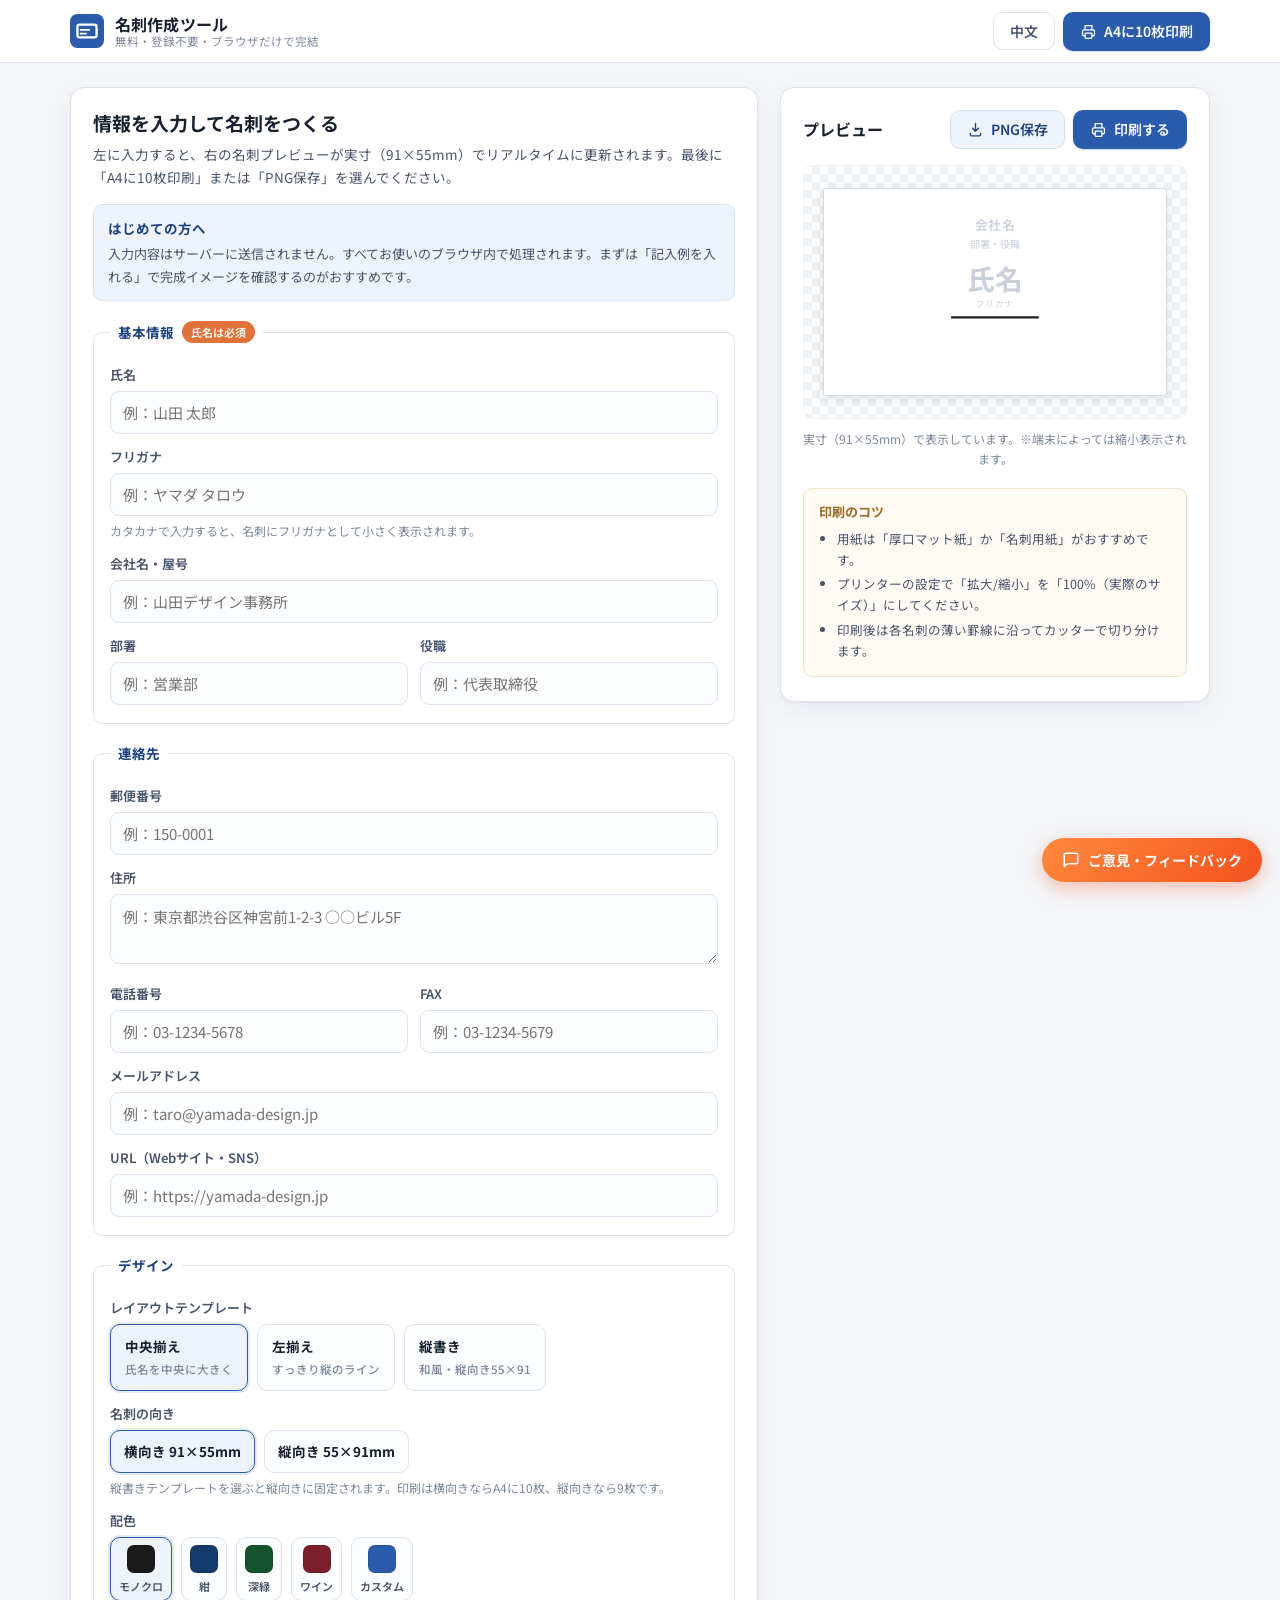
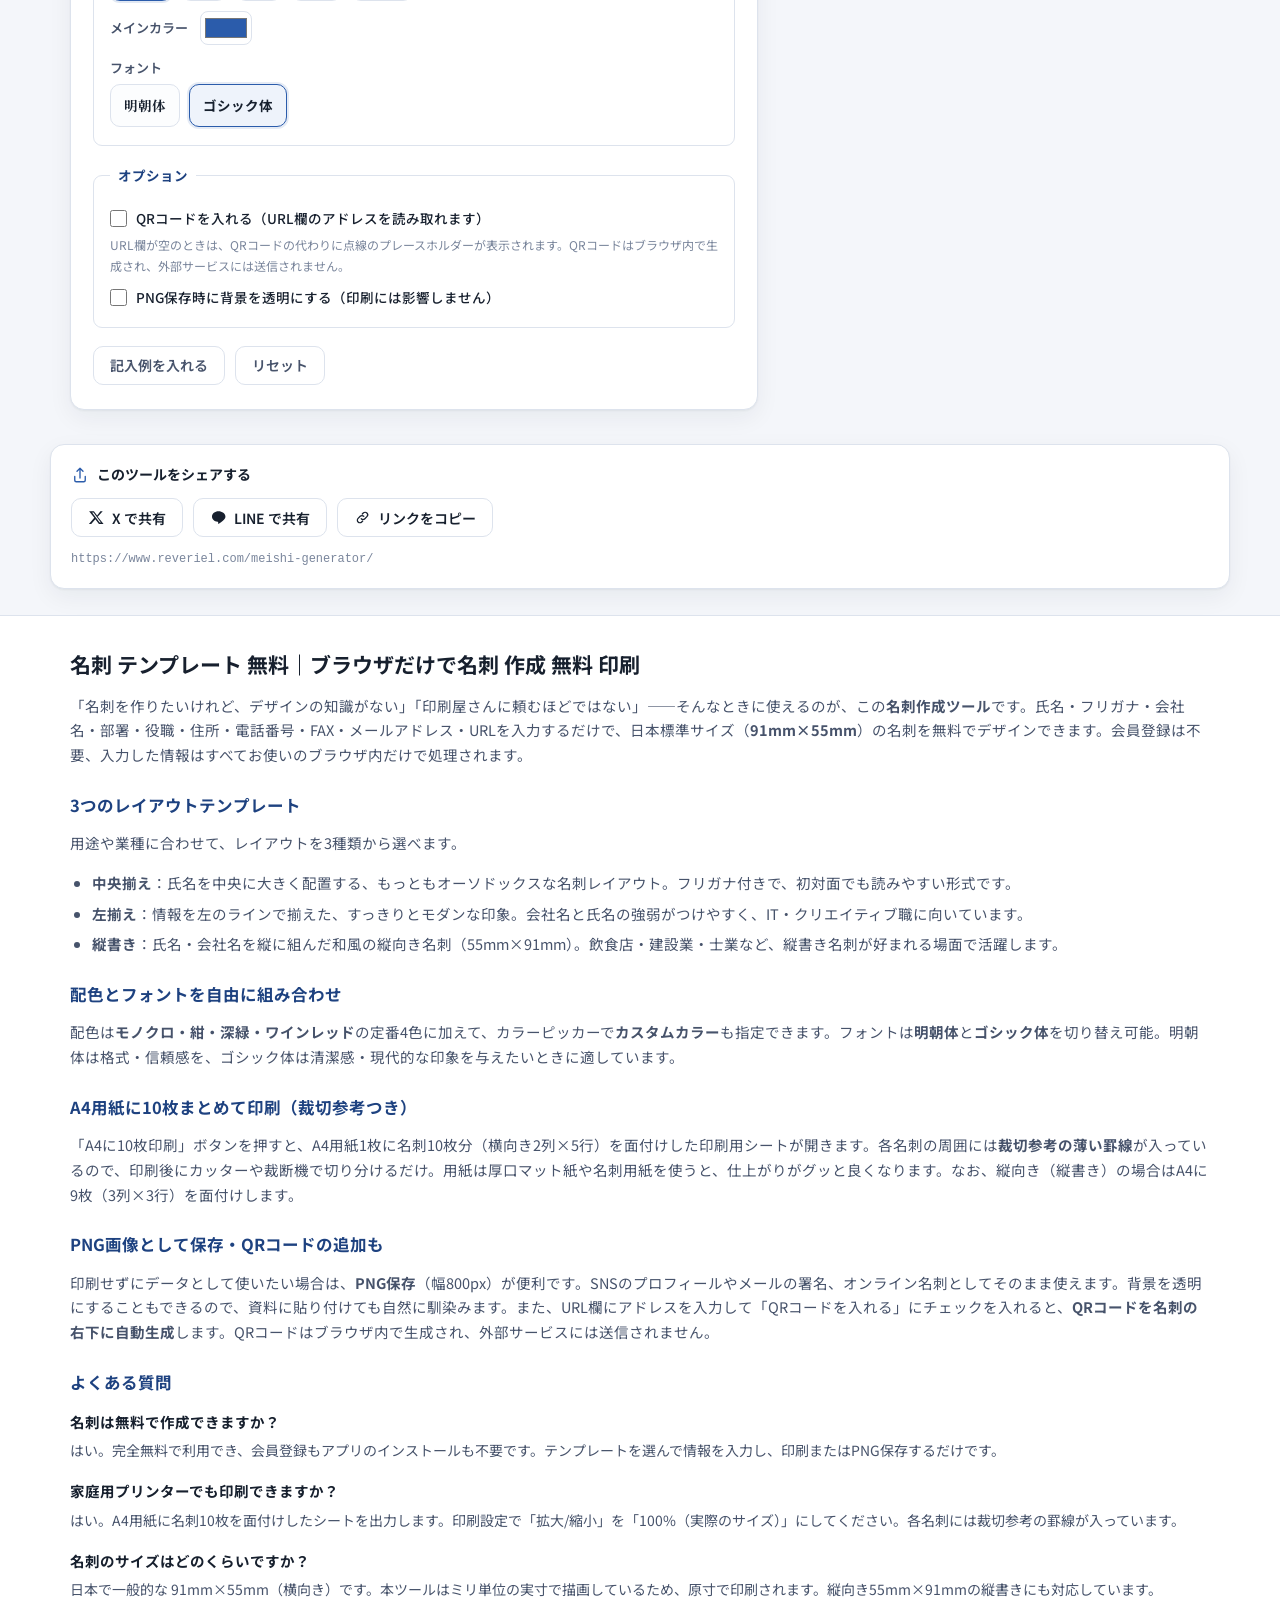
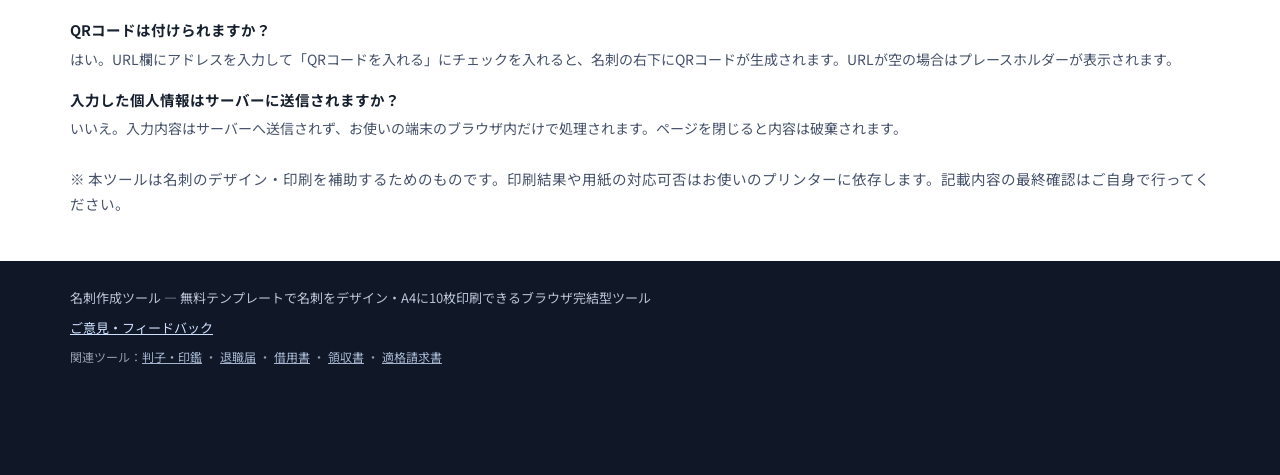
==== index.html @ c8cdfac0 "名刺作成ツール初版：3模板+自实现QR编码+SVG单一绘图源+A4排10张打印" ====
<!DOCTYPE html>
<html lang="ja">
<head>
<meta charset="UTF-8">
<meta name="viewport" content="width=device-width, initial-scale=1">
<title>名刺作成ツール｜無料テンプレートで名刺をデザイン・印刷（A4に10枚）</title>
<meta name="description" content="名刺 テンプレート 無料の名刺作成ツール。氏名・会社名・住所などを入力して、日本語の名刺（91×55mm）をデザインし、A4用紙に10枚まとめて印刷できます。明朝体／ゴシック体、縦書き、QRコード対応。登録不要・ブラウザだけで作れる名刺 作成 無料 印刷ツールです。">
<meta name="robots" content="index, follow">
<link rel="canonical" href="https://www.reveriel.com/meishi-generator/">
<meta property="og:type" content="website">
<meta property="og:title" content="名刺作成ツール｜無料テンプレートで名刺をデザイン・印刷">
<meta property="og:description" content="氏名・会社名を入力するだけで、日本語の名刺（91×55mm）を作成。A4に10枚まとめて印刷、PNG保存、QRコード対応。無料・登録不要。">
<meta property="og:locale" content="ja_JP">
<meta property="og:url" content="https://www.reveriel.com/meishi-generator/">
<meta name="theme-color" content="#2b5cab">
<link rel="preconnect" href="https://fonts.googleapis.com">
<link rel="preconnect" href="https://fonts.gstatic.com" crossorigin>
<link href="https://fonts.googleapis.com/css2?family=Noto+Sans+JP:wght@400;500;700&family=Noto+Serif+JP:wght@400;600;700&display=swap" rel="stylesheet">
<link rel="icon" href="data:image/svg+xml,%3Csvg xmlns='http://www.w3.org/2000/svg' viewBox='0 0 32 32'%3E%3Crect width='32' height='32' rx='7' fill='%232b5cab'/%3E%3Crect x='7' y='10' width='18' height='12' rx='2' fill='none' stroke='%23ffffff' stroke-width='2.4'/%3E%3Cpath d='M10 15h8M10 18.5h5' stroke='%23ffffff' stroke-width='1.8' stroke-linecap='round'/%3E%3C/svg%3E">
<link rel="stylesheet" href="style.css">
<!-- Cloudflare Web Analytics --><script type='module' src='https://static.cloudflareinsights.com/beacon.min.js' data-cf-beacon='{"token": "6fc01bf3ac5e457ba1bd16b91e5b653e"}'></script><!-- End Cloudflare Web Analytics -->
<script type="application/ld+json">
{
  "@context": "https://schema.org",
  "@graph": [
    {
      "@type": "WebApplication",
      "name": "名刺作成ツール",
      "applicationCategory": "BusinessApplication",
      "operatingSystem": "Web",
      "url": "https://www.reveriel.com/meishi-generator/",
      "description": "氏名・フリガナ・会社名・住所などを入力するだけで、日本標準サイズ（91×55mm）の名刺を無料で作成できるブラウザ完結型ツール。テンプレート・配色・フォントを選び、A4用紙に10枚まとめて印刷したり、PNG画像として保存できます。",
      "inLanguage": "ja",
      "offers": {
        "@type": "Offer",
        "price": "0",
        "priceCurrency": "JPY"
      },
      "featureList": [
        "日本標準サイズ 91mm×55mm の名刺を実寸で作成",
        "3種類のレイアウトテンプレート（中央揃え・左揃え・縦書き）",
        "配色プリセット（モノクロ・紺・深緑・ワインレッド・カスタム）",
        "明朝体／ゴシック体の切り替え",
        "A4用紙に10枚まとめて印刷（裁切参考つき）",
        "PNG画像として保存（透明背景も選択可）",
        "URLからQRコードを自動生成して名刺に配置",
        "中文／日本語の画面切り替え",
        "入力内容はブラウザ内のみで処理"
      ]
    },
    {
      "@type": "FAQPage",
      "mainEntity": [
        {
          "@type": "Question",
          "name": "名刺は無料で作成できますか？",
          "acceptedAnswer": {
            "@type": "Answer",
            "text": "はい。本ツールは完全無料で利用できます。会員登録やアプリのインストールは不要で、入力した情報はお使いのブラウザ内だけで処理されます。テンプレートを選んで情報を入力し、印刷またはPNG保存するだけです。"
          }
        },
        {
          "@type": "Question",
          "name": "作成した名刺は家庭用プリンターで印刷できますか？",
          "acceptedAnswer": {
            "@type": "Answer",
            "text": "はい。A4サイズの用紙に名刺10枚分（横向き2列×5行）を面付けした印刷用シートを出力します。各名刺の周囲には裁切参考の薄い罫線が入っているので、印刷後にカッターや裁断機で切り分けてください。用纸は厚口のマット紙や名刺用紙を使うと仕上がりがきれいです。"
          }
        },
        {
          "@type": "Question",
          "name": "名刺のサイズはどのくらいですか？",
          "acceptedAnswer": {
            "@type": "Answer",
            "text": "日本で一般的な名刺サイズは 91mm×55mm（横向き）です。本ツールはこの実寸（ミリ単位）で名刺を描画しているため、印刷時も原寸で出力されます。縦向き（55mm×91mm）の縦書きレイアウトも選べます。"
          }
        },
        {
          "@type": "Question",
          "name": "QRコードは付けられますか？",
          "acceptedAnswer": {
            "@type": "Answer",
            "text": "はい。URL欄にWebサイトやSNSのアドレスを入力して「QRコードを入れる」にチェックを入れると、そのURLを読み取れるQRコードを名刺の右下（縦書きの場合は右下）に自動生成して配置します。外部サービスには送信せず、ブラウザ内で生成します。"
          }
        },
        {
          "@type": "Question",
          "name": "入力した個人情報はサーバーに送信されますか？",
          "acceptedAnswer": {
            "@type": "Answer",
            "text": "いいえ。氏名・住所・電話番号などの入力内容はサーバーへ一切送信されず、お使いの端末のブラウザ内だけで処理されます。ページを閉じると内容は破棄され、当社が内容を保存・閲覧することはありません。"
          }
        }
      ]
    }
  ]
}
</script>
</head>
<body>

<header class="site-header no-print">
  <div class="wrap header-inner">
    <div class="brand">
      <svg class="brand-mark" viewBox="0 0 32 32" aria-hidden="true">
        <rect width="32" height="32" rx="7" fill="currentColor"/>
        <rect x="7" y="10" width="18" height="12" rx="2" fill="none" stroke="#fff" stroke-width="2.2"/>
        <path d="M10 15h8M10 18.5h5" stroke="#fff" stroke-width="1.7" stroke-linecap="round"/>
      </svg>
      <div class="brand-text">
        <strong data-i18n="brandName">名刺作成ツール</strong>
        <span data-i18n="tagline">無料・登録不要・ブラウザだけで完結</span>
      </div>
    </div>

    <div class="header-actions">
      <button type="button" class="btn btn-ghost" id="langBtn" aria-label="表示言語を切り替える">中文</button>
      <button type="button" class="btn btn-primary" id="printBtn">
        <svg viewBox="0 0 20 20" aria-hidden="true" class="ic">
          <path d="M6 7V3h8v4M6 15H4.5A1.5 1.5 0 0 1 3 13.5v-4A1.5 1.5 0 0 1 4.5 8h11A1.5 1.5 0 0 1 17 9.5v4a1.5 1.5 0 0 1-1.5 1.5H14" fill="none" stroke="currentColor" stroke-width="1.5" stroke-linecap="round"/>
          <rect x="6" y="12" width="8" height="6" rx="1" fill="none" stroke="currentColor" stroke-width="1.5"/>
        </svg>
        <span data-i18n="btnPrint">A4に10枚印刷</span>
      </button>
    </div>
  </div>
</header>

<main class="wrap layout">

  <!-- ============ 入力フォーム ============ -->
  <section class="pane form-pane no-print" aria-label="入力フォーム">
    <div class="pane-head">
      <h2 data-i18n="formTitle">情報を入力して名刺をつくる</h2>
      <p class="hint" data-i18n="formHint">左に入力すると、右の名刺プレビューが実寸（91×55mm）でリアルタイムに更新されます。最後に「A4に10枚印刷」または「PNG保存」を選んでください。</p>
    </div>

    <div class="notice">
      <strong data-i18n="noticeTitle">はじめての方へ</strong>
      <p data-i18n="noticeBody">入力内容はサーバーに送信されません。すべてお使いのブラウザ内で処理されます。まずは「記入例を入れる」で完成イメージを確認するのがおすすめです。</p>
    </div>

    <form id="cardForm" autocomplete="off" novalidate>

      <fieldset>
        <legend><span data-i18n="legendPerson">基本情報</span><span class="req-badge" data-i18n="badgeRequired">氏名は必須</span></legend>

        <label for="name" data-i18n="lblName">氏名</label>
        <input type="text" id="name" name="name" data-i18n-ph="phName" placeholder="例：山田 太郎">

        <label for="kana" data-i18n="lblKana">フリガナ</label>
        <input type="text" id="kana" name="kana" data-i18n-ph="phKana" placeholder="例：ヤマダ タロウ">
        <p class="help" data-i18n="helpKana">カタカナで入力すると、名刺にフリガナとして小さく表示されます。</p>

        <label for="company" data-i18n="lblCompany">会社名・屋号</label>
        <input type="text" id="company" name="company" data-i18n-ph="phCompany" placeholder="例：山田デザイン事務所">

        <div class="grid-2">
          <div>
            <label for="dept" data-i18n="lblDept">部署</label>
            <input type="text" id="dept" name="dept" data-i18n-ph="phDept" placeholder="例：営業部">
          </div>
          <div>
            <label for="title" data-i18n="lblTitle">役職</label>
            <input type="text" id="title" name="title" data-i18n-ph="phTitle" placeholder="例：代表取締役">
          </div>
        </div>
      </fieldset>

      <fieldset>
        <legend><span data-i18n="legendContact">連絡先</span></legend>

        <label for="zip" data-i18n="lblZip">郵便番号</label>
        <input type="text" id="zip" name="zip" data-i18n-ph="phZip" placeholder="例：150-0001">

        <label for="address" data-i18n="lblAddress">住所</label>
        <textarea id="address" name="address" rows="2" data-i18n-ph="phAddress" placeholder="例：東京都渋谷区神宮前1-2-3 ○○ビル5F"></textarea>

        <div class="grid-2">
          <div>
            <label for="tel" data-i18n="lblTel">電話番号</label>
            <input type="text" id="tel" name="tel" data-i18n-ph="phTel" placeholder="例：03-1234-5678">
          </div>
          <div>
            <label for="fax" data-i18n="lblFax">FAX</label>
            <input type="text" id="fax" name="fax" data-i18n-ph="phFax" placeholder="例：03-1234-5679">
          </div>
        </div>

        <label for="email" data-i18n="lblEmail">メールアドレス</label>
        <input type="text" id="email" name="email" data-i18n-ph="phEmail" placeholder="例：taro@yamada-design.jp">

        <label for="url" data-i18n="lblUrl">URL（Webサイト・SNS）</label>
        <input type="text" id="url" name="url" data-i18n-ph="phUrl" placeholder="例：https://yamada-design.jp">
      </fieldset>

      <fieldset>
        <legend><span data-i18n="legendDesign">デザイン</span></legend>

        <label data-i18n="lblTemplate">レイアウトテンプレート</label>
        <div class="chip-row" role="radiogroup" aria-label="レイアウトテンプレート">
          <label class="chip">
            <input type="radio" name="template" value="center" checked>
            <span class="chip-body">
              <span class="chip-name" data-i18n="tplCenter">中央揃え</span>
              <span class="chip-desc" data-i18n="tplCenterDesc">氏名を中央に大きく</span>
            </span>
          </label>
          <label class="chip">
            <input type="radio" name="template" value="left">
            <span class="chip-body">
              <span class="chip-name" data-i18n="tplLeft">左揃え</span>
              <span class="chip-desc" data-i18n="tplLeftDesc">すっきり縦のライン</span>
            </span>
          </label>
          <label class="chip">
            <input type="radio" name="template" value="vertical">
            <span class="chip-body">
              <span class="chip-name" data-i18n="tplVertical">縦書き</span>
              <span class="chip-desc" data-i18n="tplVerticalDesc">和風・縦向き55×91</span>
            </span>
          </label>
        </div>

        <label data-i18n="lblOrientation">名刺の向き</label>
        <div class="chip-row" role="radiogroup" aria-label="名刺の向き">
          <label class="chip chip-sm">
            <input type="radio" name="orientation" value="landscape" id="oriLandscape" checked>
            <span class="chip-body"><span class="chip-name" data-i18n="oriLandscape">横向き 91×55mm</span></span>
          </label>
          <label class="chip chip-sm">
            <input type="radio" name="orientation" value="portrait" id="oriPortrait">
            <span class="chip-body"><span class="chip-name" data-i18n="oriPortrait">縦向き 55×91mm</span></span>
          </label>
        </div>
        <p class="help" data-i18n="helpOrientation">縦書きテンプレートを選ぶと縦向きに固定されます。印刷は横向きならA4に10枚、縦向きなら9枚です。</p>

        <label data-i18n="lblColor">配色</label>
        <div class="swatch-row" id="swatchRow" role="radiogroup" aria-label="配色">
          <button type="button" class="swatch" data-palette="mono" aria-label="モノクロ"><span style="background:#1a1a1a"></span><em data-i18n="palMono">モノクロ</em></button>
          <button type="button" class="swatch" data-palette="navy" aria-label="紺"><span style="background:#123a6b"></span><em data-i18n="palNavy">紺</em></button>
          <button type="button" class="swatch" data-palette="green" aria-label="深緑"><span style="background:#14532d"></span><em data-i18n="palGreen">深緑</em></button>
          <button type="button" class="swatch" data-palette="wine" aria-label="ワインレッド"><span style="background:#7a1f2b"></span><em data-i18n="palWine">ワイン</em></button>
          <button type="button" class="swatch" data-palette="custom" aria-label="カスタム"><span id="customSwatchDot" style="background:#2b5cab"></span><em data-i18n="palCustom">カスタム</em></button>
        </div>
        <div class="custom-color-row" id="customColorRow" hidden>
          <label for="customColor" data-i18n="lblCustomColor">メインカラー</label>
          <input type="color" id="customColor" name="customColor" value="#2b5cab">
        </div>

        <label data-i18n="lblFont">フォント</label>
        <div class="chip-row" role="radiogroup" aria-label="フォント">
          <label class="chip chip-sm">
            <input type="radio" name="font" value="mincho">
            <span class="chip-body"><span class="chip-name font-mincho" data-i18n="fontMincho">明朝体</span></span>
          </label>
          <label class="chip chip-sm">
            <input type="radio" name="font" value="gothic" checked>
            <span class="chip-body"><span class="chip-name font-gothic" data-i18n="fontGothic">ゴシック体</span></span>
          </label>
        </div>
      </fieldset>

      <fieldset>
        <legend><span data-i18n="legendOptions">オプション</span></legend>

        <label class="check">
          <input type="checkbox" id="qrCheck" name="qrCheck">
          <span data-i18n="chkQr">QRコードを入れる（URL欄のアドレスを読み取れます）</span>
        </label>
        <p class="help" data-i18n="helpQr">URL欄が空のときは、QRコードの代わりに点線のプレースホルダーが表示されます。QRコードはブラウザ内で生成され、外部サービスには送信されません。</p>

        <label class="check">
          <input type="checkbox" id="bgTransparent" name="bgTransparent">
          <span data-i18n="chkTransparent">PNG保存時に背景を透明にする（印刷には影響しません）</span>
        </label>
      </fieldset>

      <div class="form-actions">
        <button type="button" class="btn btn-ghost" id="sampleBtn" data-i18n="btnSample">記入例を入れる</button>
        <button type="button" class="btn btn-ghost" id="resetBtn" data-i18n="btnReset">リセット</button>
      </div>
    </form>
  </section>

  <!-- ============ プレビュー ============ -->
  <section class="pane preview-pane" aria-label="プレビュー">
    <div class="preview-bar no-print">
      <h2 data-i18n="previewTitle">プレビュー</h2>
      <div class="preview-actions">
        <button type="button" class="btn btn-soft" id="pngBtn">
          <svg viewBox="0 0 20 20" aria-hidden="true" class="ic"><path d="M10 3v9M6.5 8.5 10 12l3.5-3.5" fill="none" stroke="currentColor" stroke-width="1.6" stroke-linecap="round" stroke-linejoin="round"/><path d="M4 14.5V16a1.5 1.5 0 0 0 1.5 1.5h9A1.5 1.5 0 0 0 16 16v-1.5" fill="none" stroke="currentColor" stroke-width="1.6" stroke-linecap="round"/></svg>
          <span data-i18n="btnPng">PNG保存</span>
        </button>
        <button type="button" class="btn btn-primary" id="printBtn2">
          <svg viewBox="0 0 20 20" aria-hidden="true" class="ic"><path d="M6 7V3h8v4M6 15H4.5A1.5 1.5 0 0 1 3 13.5v-4A1.5 1.5 0 0 1 4.5 8h11A1.5 1.5 0 0 1 17 9.5v4a1.5 1.5 0 0 1-1.5 1.5H14" fill="none" stroke="currentColor" stroke-width="1.5" stroke-linecap="round"/><rect x="6" y="12" width="8" height="6" rx="1" fill="none" stroke="currentColor" stroke-width="1.5"/></svg>
          <span data-i18n="btnPrintShort">印刷する</span>
        </button>
      </div>
    </div>

    <div class="paper-wrap">
      <div class="card-stage" id="cardStage">
        <div class="card-preview" id="cardPreview" aria-live="polite"></div>
      </div>
      <p class="preview-note no-print" id="previewNote" data-i18n="previewNote">実寸（91×55mm）で表示しています。※端末によっては縮小表示されます。</p>
    </div>

    <div class="print-tip no-print">
      <strong data-i18n="tipTitle">印刷のコツ</strong>
      <ul>
        <li data-i18n="tip1">用紙は「厚口マット紙」か「名刺用紙」がおすすめです。</li>
        <li data-i18n="tip2">プリンターの設定で「拡大/縮小」を「100%（実際のサイズ）」にしてください。</li>
        <li data-i18n="tip3">印刷後は各名刺の薄い罫線に沿ってカッターで切り分けます。</li>
      </ul>
    </div>
  </section>
</main>

<!-- ============ シェア ============ -->
<section class="share-block no-print" id="shareBlock" aria-label="share">
  <p class="share-block-title">
    <svg viewBox="0 0 24 24" aria-hidden="true" class="ic"><path d="M12 3v13M8 7l4-4 4 4" fill="none" stroke="currentColor" stroke-width="1.8" stroke-linecap="round" stroke-linejoin="round"/><path d="M5 14v5a2 2 0 0 0 2 2h10a2 2 0 0 0 2-2v-5" fill="none" stroke="currentColor" stroke-width="1.8" stroke-linecap="round"/></svg>
    <span data-i18n="shareTitle">このツールをシェアする</span>
  </p>
  <div class="share-row">
    <button class="btn share-btn share-x" id="shareXBtn" type="button" aria-label="X">
      <svg class="share-logo" viewBox="0 0 24 24" fill="currentColor" aria-hidden="true"><path d="M17.53 3h3.24l-7.08 8.09L22 21h-6.52l-5.11-6.68L4.53 21H1.29l7.57-8.66L1.6 3h6.69l4.62 6.1L17.53 3Zm-1.14 16.06h1.8L7.7 4.85H5.77l10.62 14.21Z"/></svg>
      <span data-i18n="shareX">X で共有</span>
    </button>
    <button class="btn share-btn share-line" id="shareLineBtn" type="button" aria-label="LINE">
      <svg class="share-logo" viewBox="0 0 24 24" fill="currentColor" aria-hidden="true"><path d="M12 3C6.9 3 2.8 6.4 2.8 10.6c0 3.77 3.35 6.93 7.88 7.53.31.07.73.2.83.47.1.24.06.62.03.87l-.13.83c-.04.24-.19.94.82.51 1.01-.42 5.44-3.2 7.42-5.48 1.37-1.47 2.13-2.96 2.13-4.73C21.78 6.4 17.1 3 12 3Z"/></svg>
      <span data-i18n="shareLine">LINE で共有</span>
    </button>
    <button class="btn share-btn share-copy" id="shareCopyBtn" type="button" aria-label="copy link">
      <svg class="share-logo" viewBox="0 0 24 24" fill="none" stroke="currentColor" stroke-width="1.8" stroke-linecap="round" stroke-linejoin="round" aria-hidden="true"><path d="M10.2 13.7a3.6 3.6 0 0 0 5.1 0l2.9-2.9a3.6 3.6 0 0 0-5.1-5.1l-1.4 1.4"/><path d="M13.8 10.3a3.6 3.6 0 0 0-5.1 0l-2.9 2.9a3.6 3.6 0 0 0 5.1 5.1l1.4-1.4"/></svg>
      <span id="shareCopyLabel" data-i18n="shareCopy">リンクをコピー</span>
    </button>
  </div>
  <p class="share-url" id="shareUrlText">https://www.reveriel.com/meishi-generator/</p>
</section>

<!-- ============ SEO 本文 ============ -->
<section class="seo">
  <div class="wrap">
    <h2>名刺 テンプレート 無料｜ブラウザだけで名刺 作成 無料 印刷</h2>
    <p>「名刺を作りたいけれど、デザインの知識がない」「印刷屋さんに頼むほどではない」——そんなときに使えるのが、この<strong>名刺作成ツール</strong>です。氏名・フリガナ・会社名・部署・役職・住所・電話番号・FAX・メールアドレス・URLを入力するだけで、日本標準サイズ（<strong>91mm×55mm</strong>）の名刺を無料でデザインできます。会員登録は不要、入力した情報はすべてお使いのブラウザ内だけで処理されます。</p>

    <h3>3つのレイアウトテンプレート</h3>
    <p>用途や業種に合わせて、レイアウトを3種類から選べます。</p>
    <ul>
      <li><strong>中央揃え</strong>：氏名を中央に大きく配置する、もっともオーソドックスな名刺レイアウト。フリガナ付きで、初対面でも読みやすい形式です。</li>
      <li><strong>左揃え</strong>：情報を左のラインで揃えた、すっきりとモダンな印象。会社名と氏名の強弱がつけやすく、IT・クリエイティブ職に向いています。</li>
      <li><strong>縦書き</strong>：氏名・会社名を縦に組んだ和風の縦向き名刺（55mm×91mm）。飲食店・建設業・士業など、縦書き名刺が好まれる場面で活躍します。</li>
    </ul>

    <h3>配色とフォントを自由に組み合わせ</h3>
    <p>配色は<strong>モノクロ・紺・深緑・ワインレッド</strong>の定番4色に加えて、カラーピッカーで<strong>カスタムカラー</strong>も指定できます。フォントは<strong>明朝体</strong>と<strong>ゴシック体</strong>を切り替え可能。明朝体は格式・信頼感を、ゴシック体は清潔感・現代的な印象を与えたいときに適しています。</p>

    <h3>A4用紙に10枚まとめて印刷（裁切参考つき）</h3>
    <p>「A4に10枚印刷」ボタンを押すと、A4用紙1枚に名刺10枚分（横向き2列×5行）を面付けした印刷用シートが開きます。各名刺の周囲には<strong>裁切参考の薄い罫線</strong>が入っているので、印刷後にカッターや裁断機で切り分けるだけ。用紙は厚口マット紙や名刺用紙を使うと、仕上がりがグッと良くなります。なお、縦向き（縦書き）の場合はA4に9枚（3列×3行）を面付けします。</p>

    <h3>PNG画像として保存・QRコードの追加も</h3>
    <p>印刷せずにデータとして使いたい場合は、<strong>PNG保存</strong>（幅800px）が便利です。SNSのプロフィールやメールの署名、オンライン名刺としてそのまま使えます。背景を透明にすることもできるので、資料に貼り付けても自然に馴染みます。また、URL欄にアドレスを入力して「QRコードを入れる」にチェックを入れると、<strong>QRコードを名刺の右下に自動生成</strong>します。QRコードはブラウザ内で生成され、外部サービスには送信されません。</p>

    <h3>よくある質問</h3>
    <dl class="faq">
      <dt>名刺は無料で作成できますか？</dt>
      <dd>はい。完全無料で利用でき、会員登録もアプリのインストールも不要です。テンプレートを選んで情報を入力し、印刷またはPNG保存するだけです。</dd>

      <dt>家庭用プリンターでも印刷できますか？</dt>
      <dd>はい。A4用紙に名刺10枚を面付けしたシートを出力します。印刷設定で「拡大/縮小」を「100%（実際のサイズ）」にしてください。各名刺には裁切参考の罫線が入っています。</dd>

      <dt>名刺のサイズはどのくらいですか？</dt>
      <dd>日本で一般的な 91mm×55mm（横向き）です。本ツールはミリ単位の実寸で描画しているため、原寸で印刷されます。縦向き55mm×91mmの縦書きにも対応しています。</dd>

      <dt>QRコードは付けられますか？</dt>
      <dd>はい。URL欄にアドレスを入力して「QRコードを入れる」にチェックを入れると、名刺の右下にQRコードが生成されます。URLが空の場合はプレースホルダーが表示されます。</dd>

      <dt>入力した個人情報はサーバーに送信されますか？</dt>
      <dd>いいえ。入力内容はサーバーへ送信されず、お使いの端末のブラウザ内だけで処理されます。ページを閉じると内容は破棄されます。</dd>
    </dl>

    <p class="disclaimer">※ 本ツールは名刺のデザイン・印刷を補助するためのものです。印刷結果や用紙の対応可否はお使いのプリンターに依存します。記載内容の最終確認はご自身で行ってください。</p>
  </div>
</section>

<footer class="site-footer no-print">
  <div class="wrap">
    <p data-i18n="footerText">名刺作成ツール — 無料テンプレートで名刺をデザイン・A4に10枚印刷できるブラウザ完結型ツール</p>
    <p><a href="https://docs.google.com/forms/d/e/1FAIpQLSfHGUfgAlViT3TFiVtJi_EpJ4ioUpd9oGyaJ7rehEV-gBH_PA/viewform?usp=pp_url&amp;entry.1745177199=%E5%90%8D%E5%88%BA" target="_blank" rel="noopener">ご意見・フィードバック</a></p>
    <p class="related">関連ツール：<a href="https://www.reveriel.com/hanko-generator/">判子・印鑑</a> ・ <a href="https://www.reveriel.com/taishoku-form/">退職届</a> ・ <a href="https://www.reveriel.com/shakuyo-contract/">借用書</a> ・ <a href="https://www.reveriel.com/ryoshusho-pdf/">領収書</a> ・ <a href="https://www.reveriel.com/japan-invoice-pdf/">適格請求書</a></p>
  </div>
</footer>

<!-- 印刷用シート（画面では非表示・印刷時のみ表示） -->
<div id="printSheet" class="print-sheet" aria-hidden="true"></div>

<script src="script.js"></script>
<!-- フィードバックFAB（右下固定・常時表示） -->
<a href="https://docs.google.com/forms/d/e/1FAIpQLSfHGUfgAlViT3TFiVtJi_EpJ4ioUpd9oGyaJ7rehEV-gBH_PA/viewform?usp=pp_url&amp;entry.1745177199=%E5%90%8D%E5%88%BA" target="_blank" rel="noopener" class="feedback-fab" aria-label="ご意見・フィードバックを送る">
  <svg viewBox="0 0 24 24" fill="none" stroke="currentColor" stroke-width="2" stroke-linecap="round" stroke-linejoin="round" aria-hidden="true"><path d="M21 15a2 2 0 0 1-2 2H7l-4 4V5a2 2 0 0 1 2-2h14a2 2 0 0 1 2 2z"/></svg>
  <span>ご意見・フィードバック</span>
</a>
</body>
</html>
---- style.css ----
/* =====================================================================
   名刺作成ツール — style.css
   ===================================================================== */

:root {
  --brand: #2b5cab;
  --brand-dark: #1e4280;
  --brand-soft: #eef3fb;
  --ink: #17202e;
  --ink-2: #47536b;
  --ink-3: #7a869c;
  --line: #dde3ed;
  --line-2: #eef1f6;
  --bg: #f4f6fa;
  --white: #fff;
  --radius: 14px;
  --radius-sm: 9px;
  --shadow: 0 1px 2px rgba(23, 32, 46, 0.05), 0 8px 24px rgba(23, 32, 46, 0.06);
  --accent-fab: linear-gradient(135deg, #ff8a3d, #f4511e);
}

* { box-sizing: border-box; }

html, body { margin: 0; padding: 0; }

body {
  background: var(--bg);
  color: var(--ink);
  font-family: 'Noto Sans JP', -apple-system, BlinkMacSystemFont, 'Hiragino Kaku Gothic ProN', 'Yu Gothic', Meiryo, sans-serif;
  font-size: 15px;
  line-height: 1.7;
  -webkit-font-smoothing: antialiased;
}

.wrap { width: 100%; max-width: 1180px; margin: 0 auto; padding: 0 20px; }

h1, h2, h3 { line-height: 1.4; margin: 0 0 0.5em; }

a { color: var(--brand); }

/* ---------- ヘッダー ---------- */
.site-header {
  background: var(--white);
  border-bottom: 1px solid var(--line);
  position: sticky;
  top: 0;
  z-index: 100;
}
.header-inner {
  display: flex;
  align-items: center;
  justify-content: space-between;
  gap: 14px;
  min-height: 62px;
}
.brand { display: flex; align-items: center; gap: 11px; min-width: 0; }
.brand-mark { width: 34px; height: 34px; flex: none; color: var(--brand); }
.brand-text { display: flex; flex-direction: column; line-height: 1.25; min-width: 0; }
.brand-text strong { font-size: 16px; letter-spacing: 0.01em; }
.brand-text span { font-size: 11.5px; color: var(--ink-3); }
.header-actions { display: flex; align-items: center; gap: 8px; flex: none; }

/* ---------- ボタン ---------- */
.btn {
  display: inline-flex;
  align-items: center;
  justify-content: center;
  gap: 7px;
  padding: 10px 16px;
  border-radius: 10px;
  border: 1px solid transparent;
  font-family: inherit;
  font-size: 14px;
  font-weight: 600;
  line-height: 1.2;
  cursor: pointer;
  text-decoration: none;
  transition: background 0.15s, border-color 0.15s, transform 0.1s, box-shadow 0.15s;
  white-space: nowrap;
}
.btn .ic { width: 17px; height: 17px; flex: none; }
.btn-primary { background: var(--brand); color: #fff; box-shadow: 0 1px 2px rgba(43, 92, 171, 0.25); }
.btn-primary:hover { background: var(--brand-dark); }
.btn-soft { background: var(--brand-soft); color: var(--brand-dark); border-color: #d3e0f5; }
.btn-soft:hover { background: #e2ecfa; }
.btn-ghost { background: var(--white); color: var(--ink-2); border-color: var(--line); }
.btn-ghost:hover { border-color: #c2ccdd; color: var(--ink); }
.btn:active { transform: translateY(1px); }
.btn:focus-visible { outline: 3px solid rgba(43, 92, 171, 0.35); outline-offset: 2px; }

/* ---------- レイアウト ---------- */
.layout {
  display: grid;
  grid-template-columns: minmax(0, 1fr) minmax(360px, 430px);
  gap: 22px;
  align-items: start;
  padding-top: 24px;
  padding-bottom: 34px;
}
.pane {
  background: var(--white);
  border: 1px solid var(--line);
  border-radius: var(--radius);
  box-shadow: var(--shadow);
  padding: 22px 22px 24px;
}
.pane-head h2 { font-size: 19px; margin-bottom: 6px; }
.hint { color: var(--ink-2); font-size: 13.5px; margin: 0 0 16px; }

.notice {
  background: var(--brand-soft);
  border: 1px solid #d7e4f7;
  border-radius: var(--radius-sm);
  padding: 12px 14px;
  margin-bottom: 20px;
}
.notice strong { display: block; color: var(--brand-dark); font-size: 13.5px; margin-bottom: 3px; }
.notice p { margin: 0; font-size: 13px; color: var(--ink-2); }

/* ---------- フォーム ---------- */
fieldset {
  border: 1px solid var(--line);
  border-radius: var(--radius-sm);
  padding: 16px 16px 18px;
  margin: 0 0 18px;
}
legend {
  display: flex;
  align-items: center;
  gap: 8px;
  padding: 0 8px;
  font-size: 13.5px;
  font-weight: 700;
  color: var(--brand-dark);
}
.req-badge {
  font-size: 11px;
  font-weight: 600;
  color: #fff;
  background: #e0733a;
  border-radius: 999px;
  padding: 2px 9px;
}
label {
  display: block;
  font-size: 13px;
  font-weight: 600;
  color: var(--ink-2);
  margin: 12px 0 5px;
}
fieldset > label:first-of-type { margin-top: 4px; }
input[type="text"], textarea, select {
  width: 100%;
  padding: 10px 12px;
  border: 1px solid var(--line);
  border-radius: 9px;
  font-family: inherit;
  font-size: 15px;
  color: var(--ink);
  background: #fcfdfe;
  transition: border-color 0.15s, box-shadow 0.15s;
}
textarea { resize: vertical; line-height: 1.6; }
input[type="text"]:focus, textarea:focus {
  outline: none;
  border-color: var(--brand);
  box-shadow: 0 0 0 3px rgba(43, 92, 171, 0.14);
  background: #fff;
}
.help { font-size: 12px; color: var(--ink-3); margin: 5px 0 0; }
.grid-2 { display: grid; grid-template-columns: 1fr 1fr; gap: 12px; }

.check {
  display: flex;
  align-items: flex-start;
  gap: 9px;
  font-size: 13.5px;
  font-weight: 500;
  color: var(--ink);
  margin: 10px 0 0;
  cursor: pointer;
}
.check input { margin: 3px 0 0; width: 17px; height: 17px; flex: none; accent-color: var(--brand); }

/* チップ（ラジオカード） */
.chip-row { display: flex; flex-wrap: wrap; gap: 9px; }
.chip { margin: 0; cursor: pointer; }
.chip input { position: absolute; opacity: 0; width: 0; height: 0; }
.chip-body {
  display: flex;
  flex-direction: column;
  gap: 2px;
  padding: 10px 14px;
  border: 1.5px solid var(--line);
  border-radius: 10px;
  background: #fcfdfe;
  transition: border-color 0.15s, background 0.15s, box-shadow 0.15s;
}
.chip-name { font-size: 13.5px; font-weight: 700; color: var(--ink); }
.chip-desc { font-size: 11.5px; color: var(--ink-3); font-weight: 500; }
.chip-sm .chip-body { padding: 9px 13px; }
.chip:hover .chip-body { border-color: #bccbe4; }
.chip input:checked + .chip-body {
  border-color: var(--brand);
  background: var(--brand-soft);
  box-shadow: 0 0 0 2px rgba(43, 92, 171, 0.12);
}
.chip input:focus-visible + .chip-body { outline: 3px solid rgba(43, 92, 171, 0.3); outline-offset: 2px; }
.chip input:disabled + .chip-body { opacity: 0.5; cursor: not-allowed; }
.font-mincho { font-family: 'Noto Serif JP', 'Hiragino Mincho ProN', 'Yu Mincho', serif; }
.font-gothic { font-family: 'Noto Sans JP', 'Hiragino Kaku Gothic ProN', 'Yu Gothic', sans-serif; }

/* 配色スウォッチ */
.swatch-row { display: flex; flex-wrap: wrap; gap: 9px; }
.swatch {
  display: flex;
  flex-direction: column;
  align-items: center;
  gap: 5px;
  padding: 7px 8px 6px;
  border: 1.5px solid var(--line);
  border-radius: 10px;
  background: #fcfdfe;
  cursor: pointer;
  font-family: inherit;
  transition: border-color 0.15s, box-shadow 0.15s;
}
.swatch span {
  width: 28px; height: 28px;
  border-radius: 7px;
  border: 1px solid rgba(0, 0, 0, 0.1);
  display: block;
}
.swatch em { font-style: normal; font-size: 11px; color: var(--ink-2); font-weight: 600; }
.swatch:hover { border-color: #bccbe4; }
.swatch.is-active {
  border-color: var(--brand);
  box-shadow: 0 0 0 2px rgba(43, 92, 171, 0.14);
  background: var(--brand-soft);
}
.custom-color-row { display: flex; align-items: center; gap: 12px; margin-top: 10px; }
.custom-color-row label { margin: 0; }
.custom-color-row input[type="color"] {
  width: 52px; height: 34px; padding: 2px;
  border: 1px solid var(--line); border-radius: 8px; background: #fff; cursor: pointer;
}

.form-actions { display: flex; gap: 10px; flex-wrap: wrap; }

/* ---------- プレビュー ---------- */
.preview-pane { position: sticky; top: 84px; }
.preview-bar {
  display: flex;
  align-items: center;
  justify-content: space-between;
  gap: 10px;
  flex-wrap: wrap;
  margin-bottom: 16px;
}
.preview-bar h2 { font-size: 16px; margin: 0; }
.preview-actions { display: flex; gap: 8px; }

.paper-wrap { display: flex; flex-direction: column; align-items: center; }
.card-stage {
  width: 100%;
  display: flex;
  justify-content: center;
  padding: 22px 10px;
  background:
    linear-gradient(45deg, #eef1f6 25%, transparent 25%, transparent 75%, #eef1f6 75%),
    linear-gradient(45deg, #eef1f6 25%, transparent 25%, transparent 75%, #eef1f6 75%);
  background-size: 16px 16px;
  background-position: 0 0, 8px 8px;
  border-radius: var(--radius-sm);
  border: 1px solid var(--line-2);
  overflow: hidden;
}
.card-preview { display: block; max-width: 100%; }

/* 名刺SVG：実寸（mm）で表示。端末幅が足りないときだけ縮小 */
.card-preview svg {
  display: block;
  width: 91mm;
  max-width: 100%;
  height: auto;
  aspect-ratio: 91 / 55;
  border: 1px solid #d5dbe6;
  border-radius: 2px;
  background: #fff;
  box-shadow: 0 3px 14px rgba(23, 32, 46, 0.12);
}
.card-preview.is-portrait svg { width: 55mm; aspect-ratio: 55 / 91; }
.card-preview.is-transparent svg { background-color: transparent; }

.preview-note { font-size: 12px; color: var(--ink-3); text-align: center; margin: 10px 0 0; }

.print-tip {
  margin-top: 18px;
  background: #fffaf3;
  border: 1px solid #f2e2cd;
  border-radius: var(--radius-sm);
  padding: 12px 15px;
}
.print-tip strong { display: block; font-size: 13px; color: #9a6a24; margin-bottom: 5px; }
.print-tip ul { margin: 0; padding-left: 18px; }
.print-tip li { font-size: 12.5px; color: var(--ink-2); margin-bottom: 3px; }

/* ---------- シェア ---------- */
.share-block {
  max-width: 1180px;
  margin: 0 auto 26px;
  padding: 18px 20px;
  background: var(--white);
  border: 1px solid var(--line);
  border-radius: var(--radius);
  box-shadow: var(--shadow);
}
.share-block-title {
  display: flex; align-items: center; gap: 8px;
  font-size: 14px; font-weight: 700; margin: 0 0 12px; color: var(--ink);
}
.share-block-title .ic { width: 18px; height: 18px; color: var(--brand); }
.share-row { display: flex; flex-wrap: wrap; gap: 10px; }
.share-btn { border: 1px solid var(--line); background: #fff; color: var(--ink); }
.share-btn:hover { border-color: #c2ccdd; }
.share-logo { width: 17px; height: 17px; flex: none; }
.share-x:hover { background: #111; color: #fff; border-color: #111; }
.share-line:hover { background: #06c755; color: #fff; border-color: #06c755; }
.share-copy:hover { background: var(--brand-soft); border-color: #bccbe4; }
.share-url {
  font-size: 12px; color: var(--ink-3); margin: 12px 0 0;
  word-break: break-all; font-family: ui-monospace, SFMono-Regular, Menlo, monospace;
}

/* ---------- SEO ---------- */
.seo { background: var(--white); border-top: 1px solid var(--line); padding: 34px 0 30px; }
.seo h2 { font-size: 21px; }
.seo h3 { font-size: 16.5px; margin-top: 26px; color: var(--brand-dark); }
.seo p, .seo li { font-size: 14.5px; color: var(--ink-2); }
.seo ul { padding-left: 22px; }
.seo li { margin-bottom: 6px; }
.faq { margin: 0; }
.faq dt { font-weight: 700; color: var(--ink); margin-top: 16px; font-size: 14.5px; }
.faq dd { margin: 5px 0 0; font-size: 14px; color: var(--ink-2); }
.disclaimer { font-size: 12.5px; color: var(--ink-3); margin-top: 26px; }

/* ---------- フッター ---------- */
.site-footer {
  background: #101827;
  color: #b9c3d4;
  padding: 26px 0 100px;
  font-size: 13px;
}
.site-footer p { margin: 0 0 8px; }
.site-footer a { color: #cfe0ff; }
.site-footer .related { font-size: 12px; opacity: 0.78; }

/* ---------- フィードバックFAB ---------- */
.feedback-fab {
  position: fixed;
  right: 18px;
  bottom: 18px;
  z-index: 10000;
  display: inline-flex;
  align-items: center;
  gap: 8px;
  padding: 13px 20px;
  background: var(--accent-fab);
  color: #fff !important;
  border-radius: 999px;
  box-shadow: 0 6px 20px rgba(244, 81, 30, 0.35);
  font-size: 14px;
  font-weight: 700;
  line-height: 1;
  text-decoration: none !important;
  transition: transform 0.15s ease, box-shadow 0.15s ease;
}
.feedback-fab:hover {
  transform: translateY(-3px);
  box-shadow: 0 10px 28px rgba(244, 81, 30, 0.45);
  color: #fff !important;
}
.feedback-fab:focus-visible { outline: 3px solid rgba(244, 81, 30, 0.5); outline-offset: 2px; }
.feedback-fab svg { width: 18px; height: 18px; flex: none; }

/* ---------- トースト通知 ---------- */
.toast {
  position: fixed;
  left: 50%;
  bottom: 84px;
  transform: translate(-50%, 14px);
  z-index: 10001;
  background: #101827;
  color: #fff;
  padding: 11px 20px;
  border-radius: 999px;
  font-size: 13.5px;
  font-weight: 600;
  box-shadow: 0 8px 24px rgba(16, 24, 39, 0.3);
  opacity: 0;
  pointer-events: none;
  transition: opacity 0.2s ease, transform 0.2s ease;
}
.toast.is-on { opacity: 1; transform: translate(-50%, 0); }

/* ---------- 印刷用シート（画面では非表示） ---------- */
.print-sheet { display: none; }

/* =====================================================================
   レスポンシブ
   ===================================================================== */
@media (max-width: 960px) {
  .layout { grid-template-columns: minmax(0, 1fr); }
  .preview-pane { position: static; }
}

@media (max-width: 600px) {
  body { font-size: 14.5px; }
  .wrap { padding: 0 14px; }
  .pane { padding: 17px 15px 20px; border-radius: 12px; }
  .brand-text strong { font-size: 15px; }
  .brand-text span { display: none; }
  .btn { padding: 9px 13px; font-size: 13.5px; }
  .header-actions .btn-primary span { display: none; }
  .header-actions .btn-primary { padding: 10px; }
  .grid-2 { grid-template-columns: 1fr; gap: 0; }
  .card-stage { padding: 16px 8px; }
  .feedback-fab { right: 14px; bottom: 14px; padding: 11px 16px; font-size: 13px; }
  .feedback-fab svg { width: 16px; height: 16px; }
  .share-row { gap: 8px; }
  .share-btn { flex: 1 1 calc(50% - 4px); font-size: 13px; padding: 10px; }
  .share-btn span { white-space: normal; }
  .seo h2 { font-size: 18px; }
}

/* =====================================================================
   印刷（A4・実寸mm）
   ===================================================================== */
@page { size: A4; margin: 0; }

@media print {
  html, body {
    width: 210mm;
    height: 297mm;
    margin: 0 !important;
    padding: 0 !important;
    background: #fff !important;
  }

  /* 画面用の要素はすべて隠す */
  .no-print,
  .site-header,
  .site-footer,
  .share-block,
  .layout,
  .feedback-fab {
    display: none !important;
  }
  body > *:not(.print-sheet) { display: none !important; }

  .print-sheet {
    display: block !important;
    width: 210mm;
    height: 297mm;
    margin: 0;
    padding: 0;
    background: #fff;
    position: relative;
  }

  .sheet-grid {
    display: grid;
    padding: 11mm 14mm;
    grid-template-columns: repeat(2, 91mm);
    grid-template-rows: repeat(5, 55mm);
    gap: 0;
  }
  .sheet-grid.is-portrait {
    padding: 12mm 22.5mm;
    grid-template-columns: repeat(3, 55mm);
    grid-template-rows: repeat(3, 91mm);
  }

  .sheet-cell {
    width: 91mm;
    height: 55mm;
    overflow: hidden;
    outline: 0.15mm solid #cfcfcf;
    outline-offset: 0;
  }
  .sheet-grid.is-portrait .sheet-cell { width: 55mm; height: 91mm; }
  .sheet-cell svg { display: block; width: 100%; height: 100%; }
}
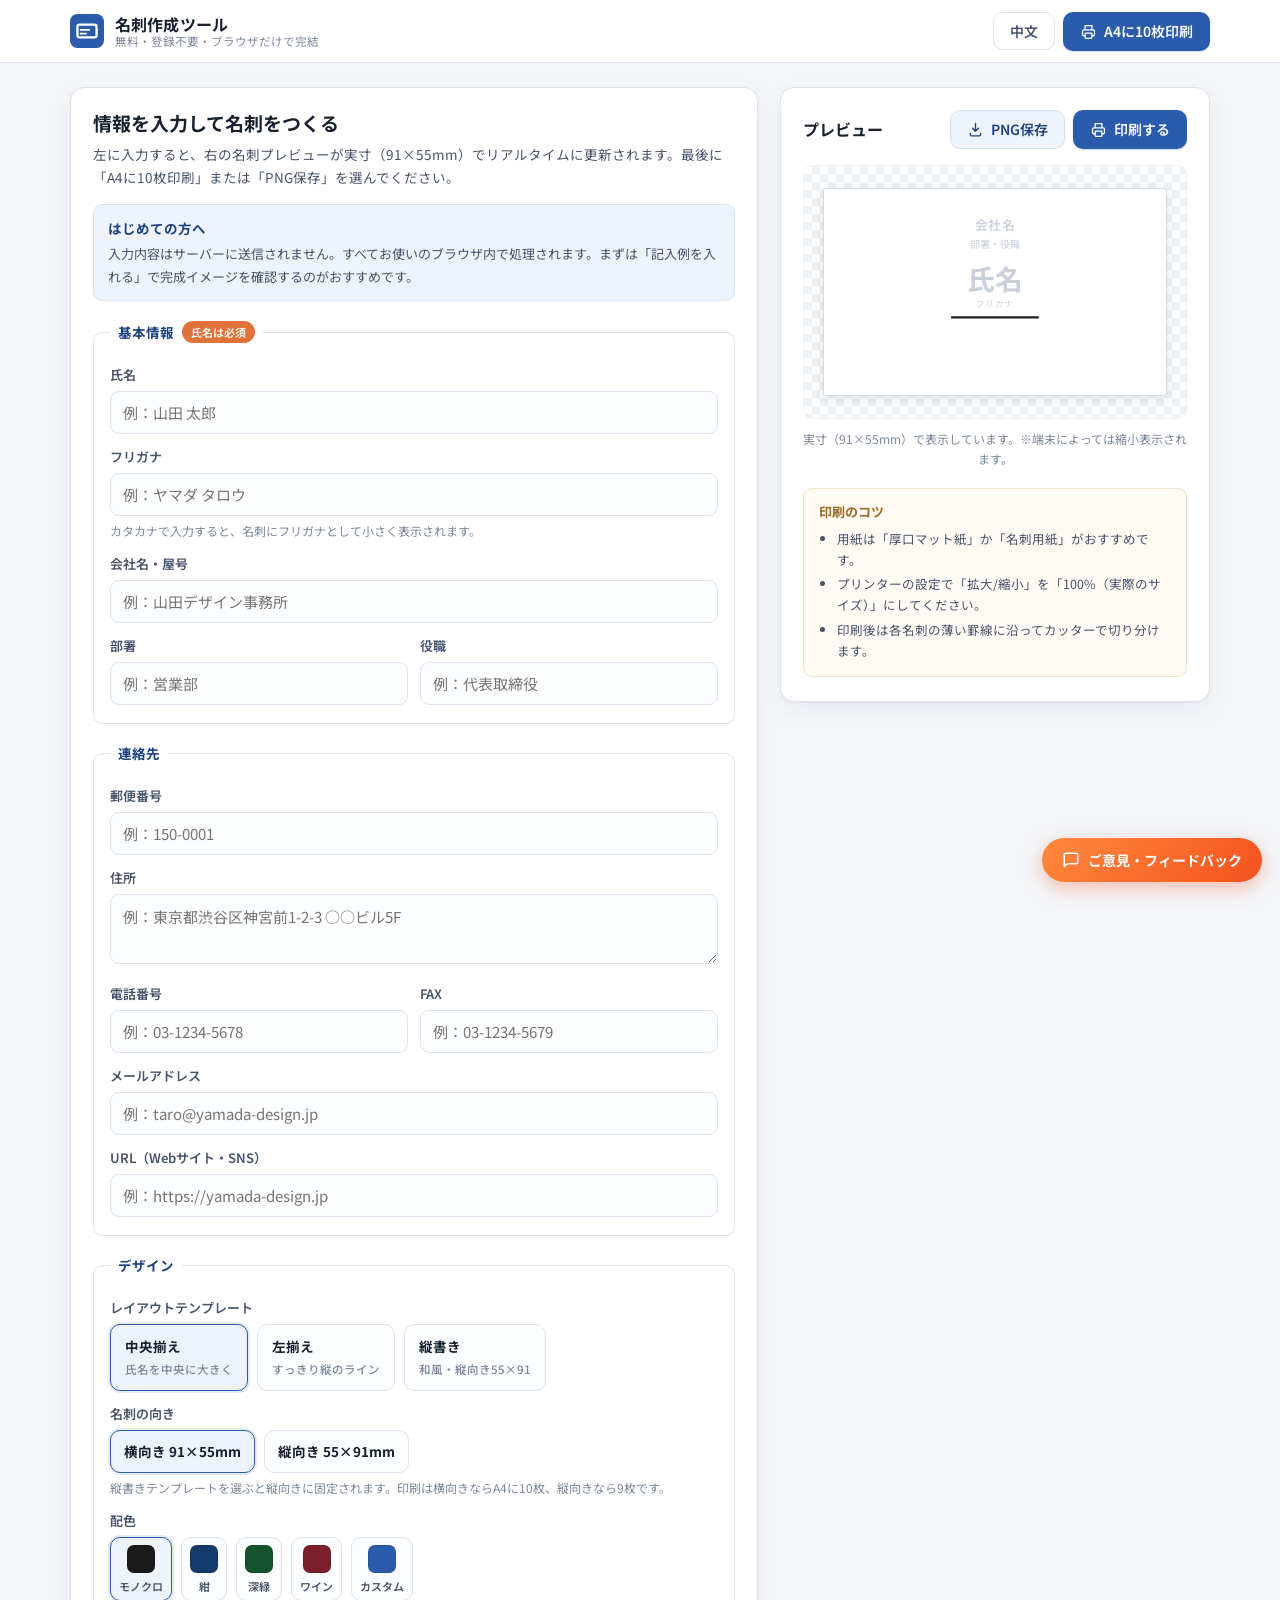
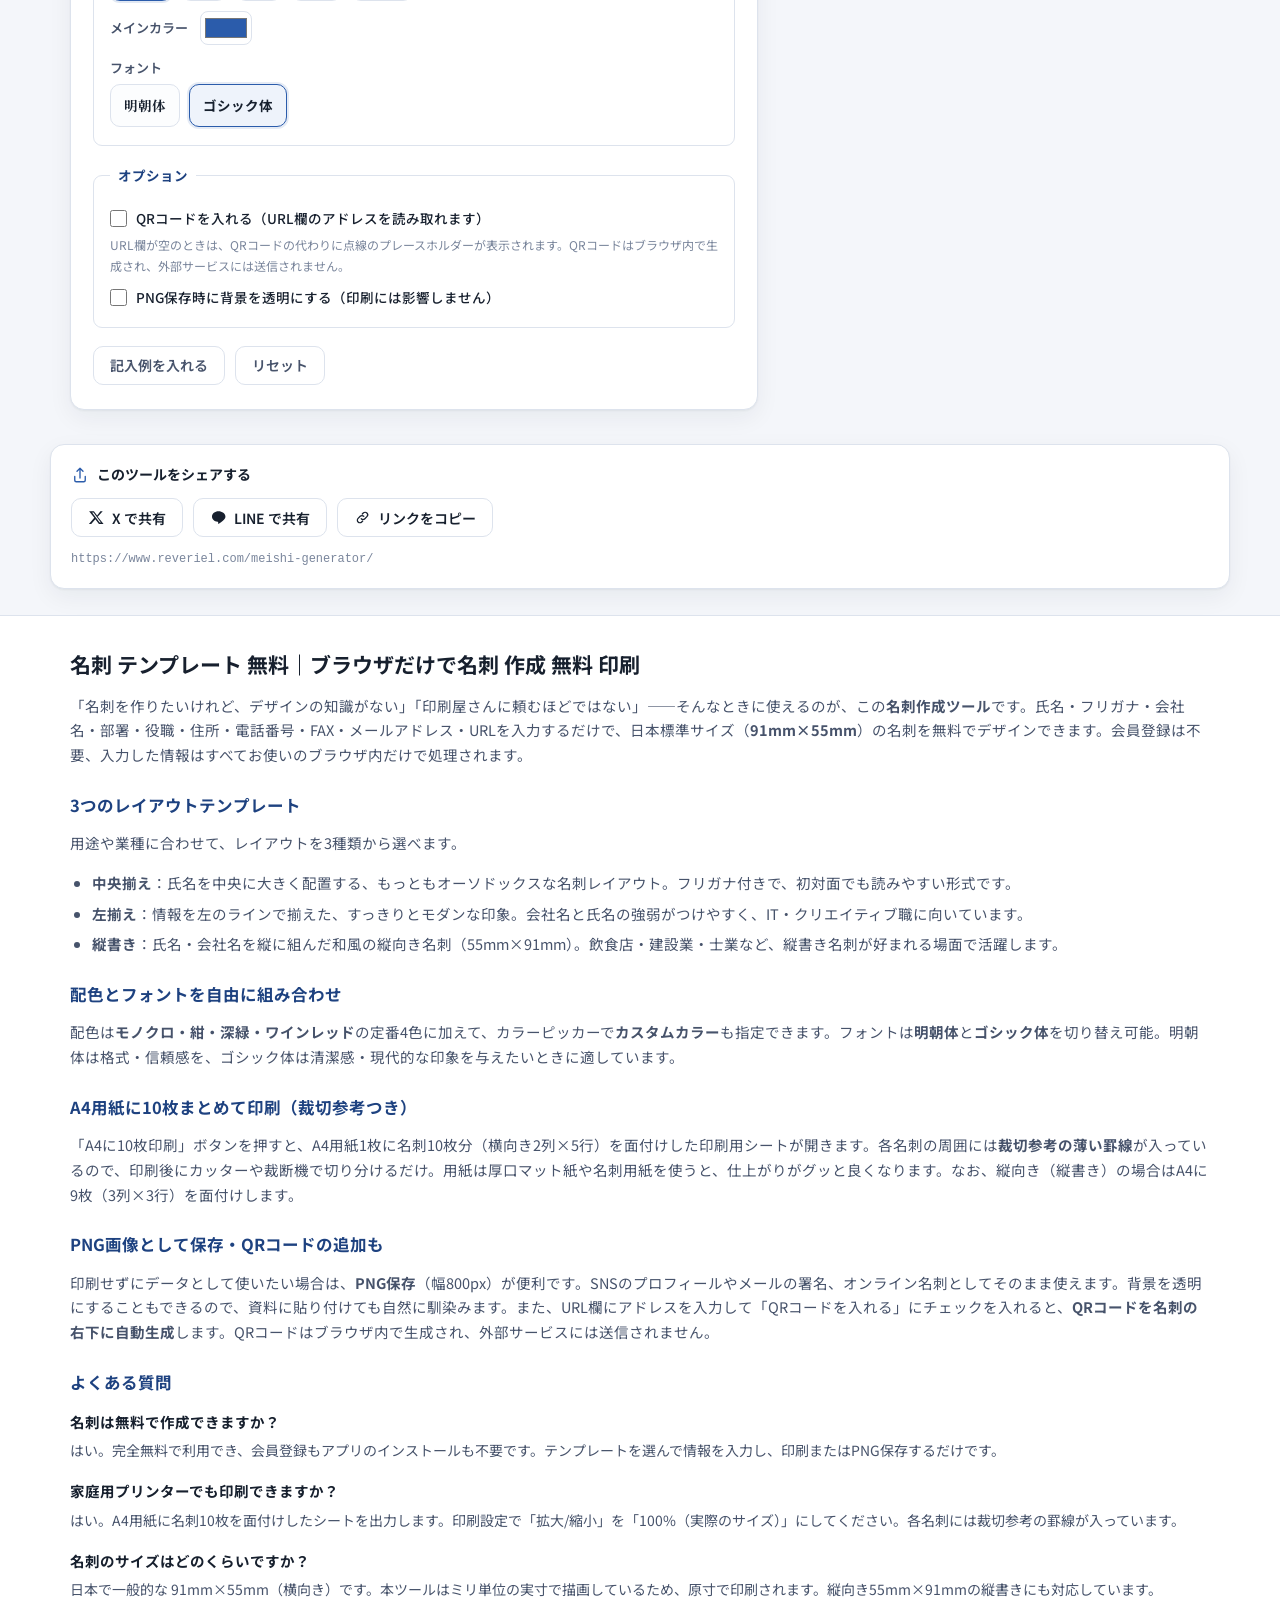
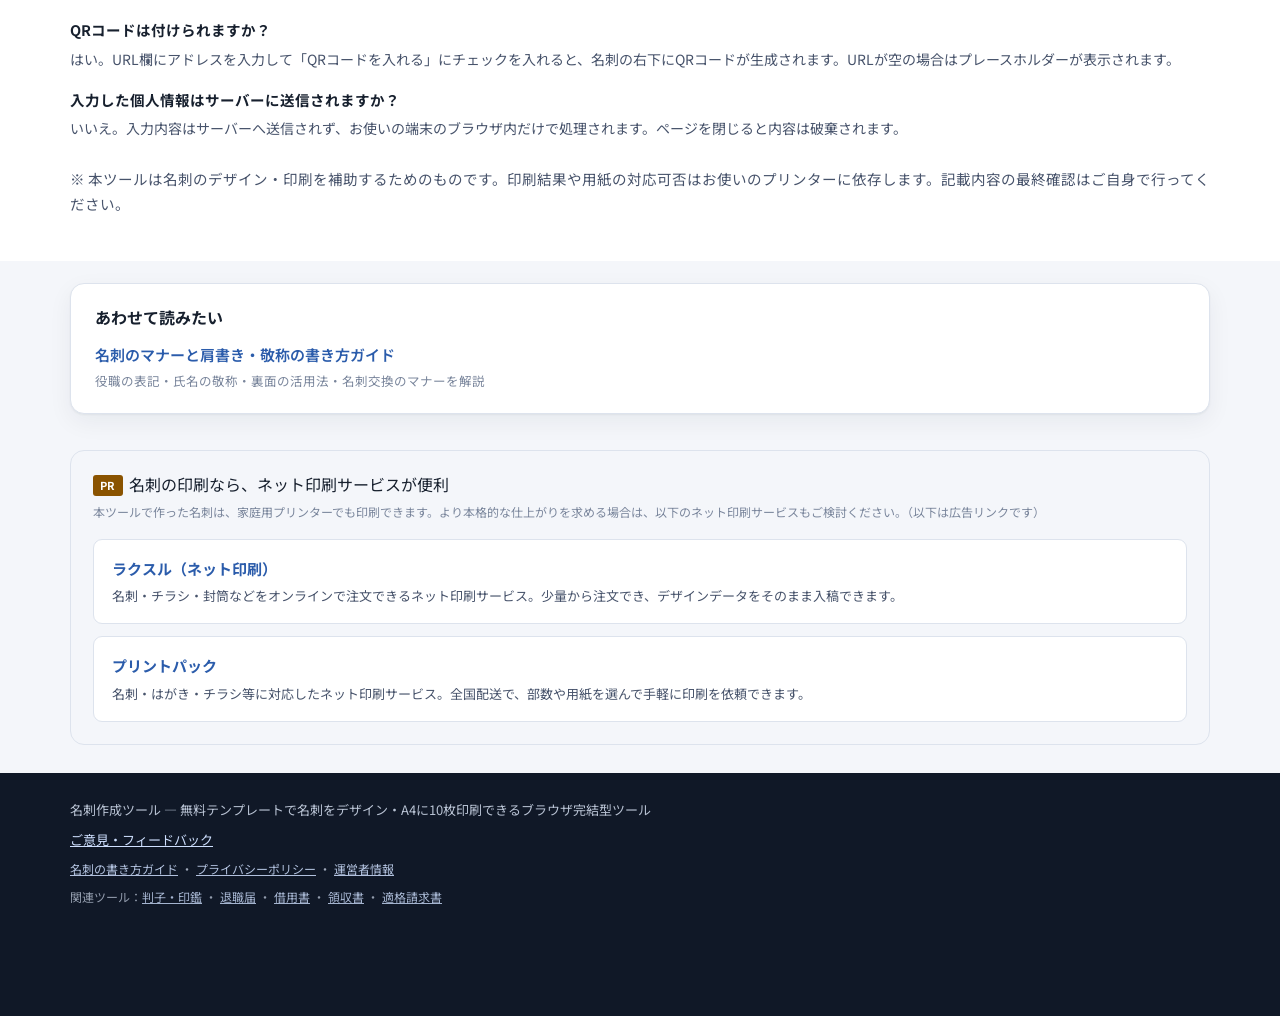
==== commit 1ee1d346: "PM迭代：补隐私政策/运营者信息/SEO教程页+联盟区块+跨站CTA按钮配色修复" ====
--- a/index.html
+++ b/index.html
@@ -12,12 +12,18 @@
 <meta property="og:description" content="氏名・会社名を入力するだけで、日本語の名刺（91×55mm）を作成。A4に10枚まとめて印刷、PNG保存、QRコード対応。無料・登録不要。">
 <meta property="og:locale" content="ja_JP">
 <meta property="og:url" content="https://www.reveriel.com/meishi-generator/">
+<meta property="og:image" content="https://www.reveriel.com/meishi-generator/og-image.png">
+<meta property="og:image:width" content="1200">
+<meta property="og:image:height" content="630">
+<meta name="twitter:card" content="summary_large_image">
+<meta name="twitter:image" content="https://www.reveriel.com/meishi-generator/og-image.png">
 <meta name="theme-color" content="#2b5cab">
 <link rel="preconnect" href="https://fonts.googleapis.com">
 <link rel="preconnect" href="https://fonts.gstatic.com" crossorigin>
 <link href="https://fonts.googleapis.com/css2?family=Noto+Sans+JP:wght@400;500;700&family=Noto+Serif+JP:wght@400;600;700&display=swap" rel="stylesheet">
 <link rel="icon" href="data:image/svg+xml,%3Csvg xmlns='http://www.w3.org/2000/svg' viewBox='0 0 32 32'%3E%3Crect width='32' height='32' rx='7' fill='%232b5cab'/%3E%3Crect x='7' y='10' width='18' height='12' rx='2' fill='none' stroke='%23ffffff' stroke-width='2.4'/%3E%3Cpath d='M10 15h8M10 18.5h5' stroke='%23ffffff' stroke-width='1.8' stroke-linecap='round'/%3E%3C/svg%3E">
 <link rel="stylesheet" href="style.css">
+<link rel="stylesheet" href="guide.css">
 <!-- Cloudflare Web Analytics --><script type='module' src='https://static.cloudflareinsights.com/beacon.min.js' data-cf-beacon='{"token": "6fc01bf3ac5e457ba1bd16b91e5b653e"}'></script><!-- End Cloudflare Web Analytics -->
 <script type="application/ld+json">
 {
@@ -385,10 +391,47 @@
   </div>
 </section>
 
+<!-- ============ あわせて読みたい（書き方ガイド） ============ -->
+<section class="seo-guide no-print" aria-label="書き方ガイド">
+  <div class="wrap">
+    <section class="guide-related" aria-labelledby="relGuideTitle">
+      <h2 id="relGuideTitle">あわせて読みたい</h2>
+      <ul>
+        <li><a href="meishi-manner.html">名刺のマナーと肩書き・敬称の書き方ガイド<span class="rel-desc">役職の表記・氏名の敬称・裏面の活用法・名刺交換のマナーを解説</span></a></li>
+      </ul>
+    </section>
+  </div>
+</section>
+
+<!-- ============ 【PR】名刺印刷サービス（アフィリエイト枠・日本語のみ） ============
+     注意：以下は ASP 提携前のプレースホルダーです。
+     リンク先 URL は A8.net 等への登録・案件提携が完了した時点で、
+     計測用のアフィリエイト URL（https://px.a8.net/... 等）に置き換えてください。
+     中国語（中文）表示時もこのブロックは日本語のまま表示されます（A8 は日本語サイトのみ対象）。
+-->
+<section class="pr-section no-print" aria-label="名刺印刷サービスのご案内">
+  <div class="wrap">
+    <div class="pr-block">
+      <p class="pr-block-title"><span class="pr-badge">PR</span>名刺の印刷なら、ネット印刷サービスが便利</p>
+      <p class="pr-block-note">本ツールで作った名刺は、家庭用プリンターでも印刷できます。より本格的な仕上がりを求める場合は、以下のネット印刷サービスもご検討ください。（以下は広告リンクです）</p>
+      <!-- 待 A8 注册后替换真实链接：下記 href をアフィリエイト計測 URL に差し替える -->
+      <a class="pr-card" href="https://www.raksul.com/" target="_blank" rel="nofollow sponsored noopener">
+        <span class="pr-card-name">ラクスル（ネット印刷）</span>
+        <span class="pr-card-desc">名刺・チラシ・封筒などをオンラインで注文できるネット印刷サービス。少量から注文でき、デザインデータをそのまま入稿できます。</span>
+      </a>
+      <a class="pr-card" href="https://www.printpac.co.jp/" target="_blank" rel="nofollow sponsored noopener">
+        <span class="pr-card-name">プリントパック</span>
+        <span class="pr-card-desc">名刺・はがき・チラシ等に対応したネット印刷サービス。全国配送で、部数や用紙を選んで手軽に印刷を依頼できます。</span>
+      </a>
+    </div>
+  </div>
+</section>
+
 <footer class="site-footer no-print">
   <div class="wrap">
     <p data-i18n="footerText">名刺作成ツール — 無料テンプレートで名刺をデザイン・A4に10枚印刷できるブラウザ完結型ツール</p>
     <p><a href="https://docs.google.com/forms/d/e/1FAIpQLSfHGUfgAlViT3TFiVtJi_EpJ4ioUpd9oGyaJ7rehEV-gBH_PA/viewform?usp=pp_url&amp;entry.1745177199=%E5%90%8D%E5%88%BA" target="_blank" rel="noopener">ご意見・フィードバック</a></p>
+    <p class="legal-links"><a href="meishi-manner.html">名刺の書き方ガイド</a> ・ <a href="privacy.html">プライバシーポリシー</a> ・ <a href="company.html">運営者情報</a></p>
     <p class="related">関連ツール：<a href="https://www.reveriel.com/hanko-generator/">判子・印鑑</a> ・ <a href="https://www.reveriel.com/taishoku-form/">退職届</a> ・ <a href="https://www.reveriel.com/shakuyo-contract/">借用書</a> ・ <a href="https://www.reveriel.com/ryoshusho-pdf/">領収書</a> ・ <a href="https://www.reveriel.com/japan-invoice-pdf/">適格請求書</a></p>
   </div>
 </footer>
--- a/guide.css
+++ b/guide.css
@@ -0,0 +1,253 @@
+/* =========================================================
+   書き方ガイド（SEO 記事ページ）／法務ページ 共通スタイル
+   style.css の CSS 変数を継承し、ブランドの色味を保つ。
+   ========================================================= */
+
+:root {
+  --c-surface:       #ffffff;
+  --c-surface-2:     #f4f6fa;
+  --c-border:        #dde3ed;
+  --c-text:          #17202e;
+  --c-text-muted:    #47536b;
+  --c-text-faint:    #7a869c;
+  --c-accent:        #2b5cab;
+  --c-accent-soft:   #eef3fb;
+  --shadow-sm:       0 1px 2px rgba(23, 32, 46, 0.05), 0 8px 24px rgba(23, 32, 46, 0.06);
+  --c-warn-soft:     #fff7e8;
+  --c-warn-border:   #f0cf94;
+  --c-warn:          #8a5300;
+}
+
+.guide-col { max-width: 880px; margin-inline: auto; }
+
+/* ---------------- パンくず ---------------- */
+.breadcrumb {
+  padding-block: 16px 0;
+  font-size: 12.5px;
+  color: var(--c-text-faint, #8592a8);
+}
+.breadcrumb ol { list-style: none; display: flex; flex-wrap: wrap; gap: 4px; margin: 0; padding: 0; }
+.breadcrumb li { display: inline-flex; align-items: center; gap: 4px; }
+.breadcrumb a { color: var(--c-accent, #1d4e89); text-decoration: none; }
+.breadcrumb a:hover { text-decoration: underline; }
+.breadcrumb li + li::before { content: "\203A"; color: var(--c-text-faint, #8592a8); }
+
+/* ---------------- 記事本体 ---------------- */
+.guide {
+  background: var(--c-surface, #fff);
+  border: 1px solid var(--c-border, #dde3ec);
+  border-radius: var(--radius, 10px);
+  box-shadow: var(--shadow-sm, 0 1px 2px rgba(0, 0, 0, .06));
+  margin-block: 16px 8px;
+  padding: 34px 38px 40px;
+}
+@media (max-width: 640px) { .guide { padding: 22px 18px 26px; } }
+
+.guide h1 {
+  margin: 0 0 12px;
+  font-size: 26px;
+  line-height: 1.5;
+  letter-spacing: .01em;
+  color: var(--c-text, #131a26);
+}
+.guide .guide-meta { margin: 0 0 16px; font-size: 12px; color: var(--c-text-faint, #8592a8); }
+.guide-lead { margin: 0 0 8px; font-size: 15.5px; line-height: 1.85; color: var(--c-text-muted, #55617a); }
+.guide h2 {
+  margin: 38px 0 14px;
+  padding-left: 12px;
+  font-size: 20px;
+  line-height: 1.5;
+  border-left: 4px solid var(--c-accent, #1d4e89);
+  color: var(--c-text, #131a26);
+}
+.guide h2:first-of-type { margin-top: 30px; }
+.guide h3 { margin: 26px 0 10px; font-size: 16.5px; line-height: 1.5; color: var(--c-text, #131a26); }
+.guide p { margin: 0 0 14px; color: var(--c-text-muted, #55617a); }
+.guide strong { color: var(--c-text, #131a26); font-weight: 700; }
+.guide ul, .guide ol { margin: 0 0 16px; padding-left: 1.5em; color: var(--c-text-muted, #55617a); }
+.guide li { margin-bottom: 7px; }
+.guide a:not(.btn) { color: var(--c-accent, #1d4e89); }
+
+.guide-example {
+  margin: 0 0 16px;
+  padding: 16px 18px;
+  background: var(--c-surface-2, #f6f8fb);
+  border: 1px solid var(--c-border, #dde3ec);
+  border-radius: var(--radius-sm, 6px);
+  font-family: "Noto Serif JP", "Hiragino Mincho ProN", "Yu Mincho", YuMincho, serif;
+  font-size: 14px;
+  line-height: 1.95;
+  color: var(--c-text, #131a26);
+  white-space: pre-wrap;
+}
+.guide-note {
+  margin: 0 0 16px;
+  padding: 12px 16px;
+  background: var(--c-warn-soft, #fff7e8);
+  border: 1px solid var(--c-warn-border, #f0cf94);
+  border-radius: var(--radius-sm, 6px);
+  font-size: 13px;
+  line-height: 1.75;
+  color: var(--c-warn, #8a5300);
+}
+.guide-table { width: 100%; margin: 0 0 16px; border-collapse: collapse; font-size: 13.5px; }
+.guide-table th, .guide-table td {
+  padding: 10px 12px;
+  text-align: left;
+  border: 1px solid var(--c-border, #dde3ec);
+  color: var(--c-text-muted, #55617a);
+  vertical-align: top;
+}
+.guide-table th { background: var(--c-surface-2, #f6f8fb); color: var(--c-text, #131a26); font-weight: 700; white-space: nowrap; }
+
+/* ---------------- 上部 CTA ---------------- */
+.guide-cta-box {
+  display: flex;
+  flex-wrap: wrap;
+  align-items: center;
+  justify-content: space-between;
+  gap: 14px;
+  margin: 4px 0 26px;
+  padding: 18px 20px;
+  background: var(--c-accent-soft, #e5eefb);
+  border: 1px solid var(--c-border, #dde3ec);
+  border-radius: var(--radius, 10px);
+}
+.guide-cta-box p { flex: 1 1 240px; margin: 0; font-size: 13.5px; line-height: 1.7; color: var(--c-text-muted, #55617a); }
+.guide-cta-box strong { color: var(--c-text, #131a26); }
+.guide-cta-box .btn { flex: none; }
+
+/* ---------------- FAQ ---------------- */
+.guide-faq { margin-top: 40px; }
+.guide-faq dl { margin: 0; }
+.guide-faq dt { margin-top: 16px; font-size: 14.5px; font-weight: 700; color: var(--c-text, #131a26); }
+.guide-faq dd { margin: 6px 0 0; color: var(--c-text-muted, #55617a); }
+
+/* ---------------- 下部 CTA ---------------- */
+.guide-cta-foot {
+  margin-top: 36px;
+  padding: 26px 22px;
+  text-align: center;
+  background: var(--c-surface-2, #f6f8fb);
+  border: 1px solid var(--c-border, #dde3ec);
+  border-radius: var(--radius, 10px);
+}
+.guide-cta-foot h2 { margin: 0 0 8px; padding: 0; border: 0; font-size: 18px; }
+.guide-cta-foot p { margin: 0 0 16px; font-size: 13.5px; }
+.guide-cta-foot .btn { font-size: 15px; padding: 12px 26px; }
+
+/* ---------------- 関連ガイド ---------------- */
+.guide-related {
+  background: var(--c-surface, #fff);
+  border: 1px solid var(--c-border, #dde3ec);
+  border-radius: var(--radius, 10px);
+  box-shadow: var(--shadow-sm, 0 1px 2px rgba(0, 0, 0, .06));
+  margin-block: 18px;
+  padding: 22px 24px;
+}
+.guide-related h2 { margin: 0 0 14px; font-size: 16px; color: var(--c-text, #131a26); }
+.guide-related ul { list-style: none; display: grid; gap: 12px; margin: 0; padding: 0; }
+.guide-related a { color: var(--c-accent, #1d4e89); font-weight: 600; text-decoration: none; }
+.guide-related a:hover { text-decoration: underline; }
+.guide-related .rel-desc { display: block; margin-top: 2px; font-size: 12.5px; font-weight: 400; color: var(--c-text-faint, #8592a8); }
+
+/* ---------------- 法務ページ（プライバシーポリシー／運営者情報） ---------------- */
+.legal-page { padding-block: 26px 8px; }
+.legal {
+  max-width: 760px;
+  margin-inline: auto;
+  background: var(--c-surface, #fff);
+  border: 1px solid var(--c-border, #dde3ec);
+  border-radius: var(--radius, 10px);
+  box-shadow: var(--shadow-sm, 0 1px 2px rgba(0, 0, 0, .06));
+  padding: 34px 38px 40px;
+}
+@media (max-width: 640px) { .legal { padding: 22px 18px 26px; } }
+.legal h1 { margin: 0 0 10px; font-size: 24px; line-height: 1.5; color: var(--c-text, #131a26); }
+.legal .legal-meta { margin: 0 0 20px; font-size: 12px; color: var(--c-text-faint, #8592a8); }
+.legal h2 {
+  margin: 30px 0 12px;
+  padding-left: 12px;
+  font-size: 17px;
+  line-height: 1.5;
+  border-left: 4px solid var(--c-accent, #1d4e89);
+  color: var(--c-text, #131a26);
+}
+.legal p { margin: 0 0 13px; color: var(--c-text-muted, #55617a); }
+.legal ul, .legal ol { margin: 0 0 15px; padding-left: 1.5em; color: var(--c-text-muted, #55617a); }
+.legal li { margin-bottom: 6px; }
+.legal a:not(.btn) { color: var(--c-accent, #1d4e89); }
+.legal dl { margin: 0 0 15px; }
+.legal dt { margin-top: 12px; font-weight: 700; color: var(--c-text, #131a26); }
+.legal dd { margin: 4px 0 0; color: var(--c-text-muted, #55617a); }
+.legal-table { width: 100%; margin: 0 0 16px; border-collapse: collapse; font-size: 13.5px; }
+.legal-table th, .legal-table td {
+  padding: 11px 13px;
+  text-align: left;
+  border: 1px solid var(--c-border, #dde3ec);
+  color: var(--c-text-muted, #55617a);
+  vertical-align: top;
+}
+.legal-table th { width: 34%; background: var(--c-surface-2, #f6f8fb); color: var(--c-text, #131a26); font-weight: 700; }
+.legal-back { display: inline-block; margin-bottom: 14px; font-size: 13px; color: var(--c-accent, #1d4e89); text-decoration: none; }
+.legal-back:hover { text-decoration: underline; }
+.legal-note-box {
+  margin: 0 0 16px;
+  padding: 13px 16px;
+  background: var(--c-surface-2, #f6f8fb);
+  border: 1px solid var(--c-border, #dde3ec);
+  border-radius: var(--radius-sm, 6px);
+  font-size: 13px;
+  line-height: 1.75;
+  color: var(--c-text-muted, #55617a);
+}
+
+/* ---------------- 【PR】アフィリエイト枠（名刺印刷サービス） ---------------- */
+.pr-block {
+  margin: 26px 0;
+  padding: 20px 22px 22px;
+  background: var(--c-surface-2, #f6f8fb);
+  border: 1px solid var(--c-border, #dde3ec);
+  border-radius: var(--radius, 10px);
+}
+.pr-block-title { margin: 0 0 4px; font-size: 16px; color: var(--c-text, #131a26); }
+.pr-block-note { margin: 0 0 16px; font-size: 12px; color: var(--c-text-faint, #8592a8); }
+.pr-card {
+  display: block;
+  margin-bottom: 12px;
+  padding: 16px 18px;
+  background: var(--c-surface, #fff);
+  border: 1px solid var(--c-border, #dde3ec);
+  border-radius: var(--radius-sm, 6px);
+  text-decoration: none;
+  color: inherit;
+}
+.pr-card:last-child { margin-bottom: 0; }
+.pr-card:hover { border-color: var(--c-accent, #1d4e89); }
+.pr-card-name { display: block; font-size: 15px; font-weight: 700; color: var(--c-accent, #1d4e89); }
+.pr-card-desc { display: block; margin-top: 4px; font-size: 13px; line-height: 1.7; color: var(--c-text-muted, #55617a); }
+.pr-badge {
+  display: inline-block;
+  margin-right: 6px;
+  padding: 1px 7px;
+  font-size: 11px;
+  font-weight: 700;
+  letter-spacing: .04em;
+  color: #fff;
+  background: #8a5300;
+  border-radius: 3px;
+  vertical-align: 1px;
+}
+
+/* ---------------- トップページ内の埋め込みブロック ---------------- */
+.seo-guide { padding-block: 4px; }
+.pr-section { padding-block: 4px 8px; }
+.pr-section .pr-block { margin: 10px 0 20px; }
+.site-footer .legal-links { font-size: 12px; opacity: 0.85; }
+
+@media print {
+  .site-header, .site-footer, .feedback-fab, .breadcrumb,
+  .guide-cta-box, .guide-cta-foot, .guide-related, .legal-back,
+  .pr-block, .seo-guide, .pr-section { display: none !important; }
+  .guide, .legal { border: 0; box-shadow: none; padding: 0; }
+}
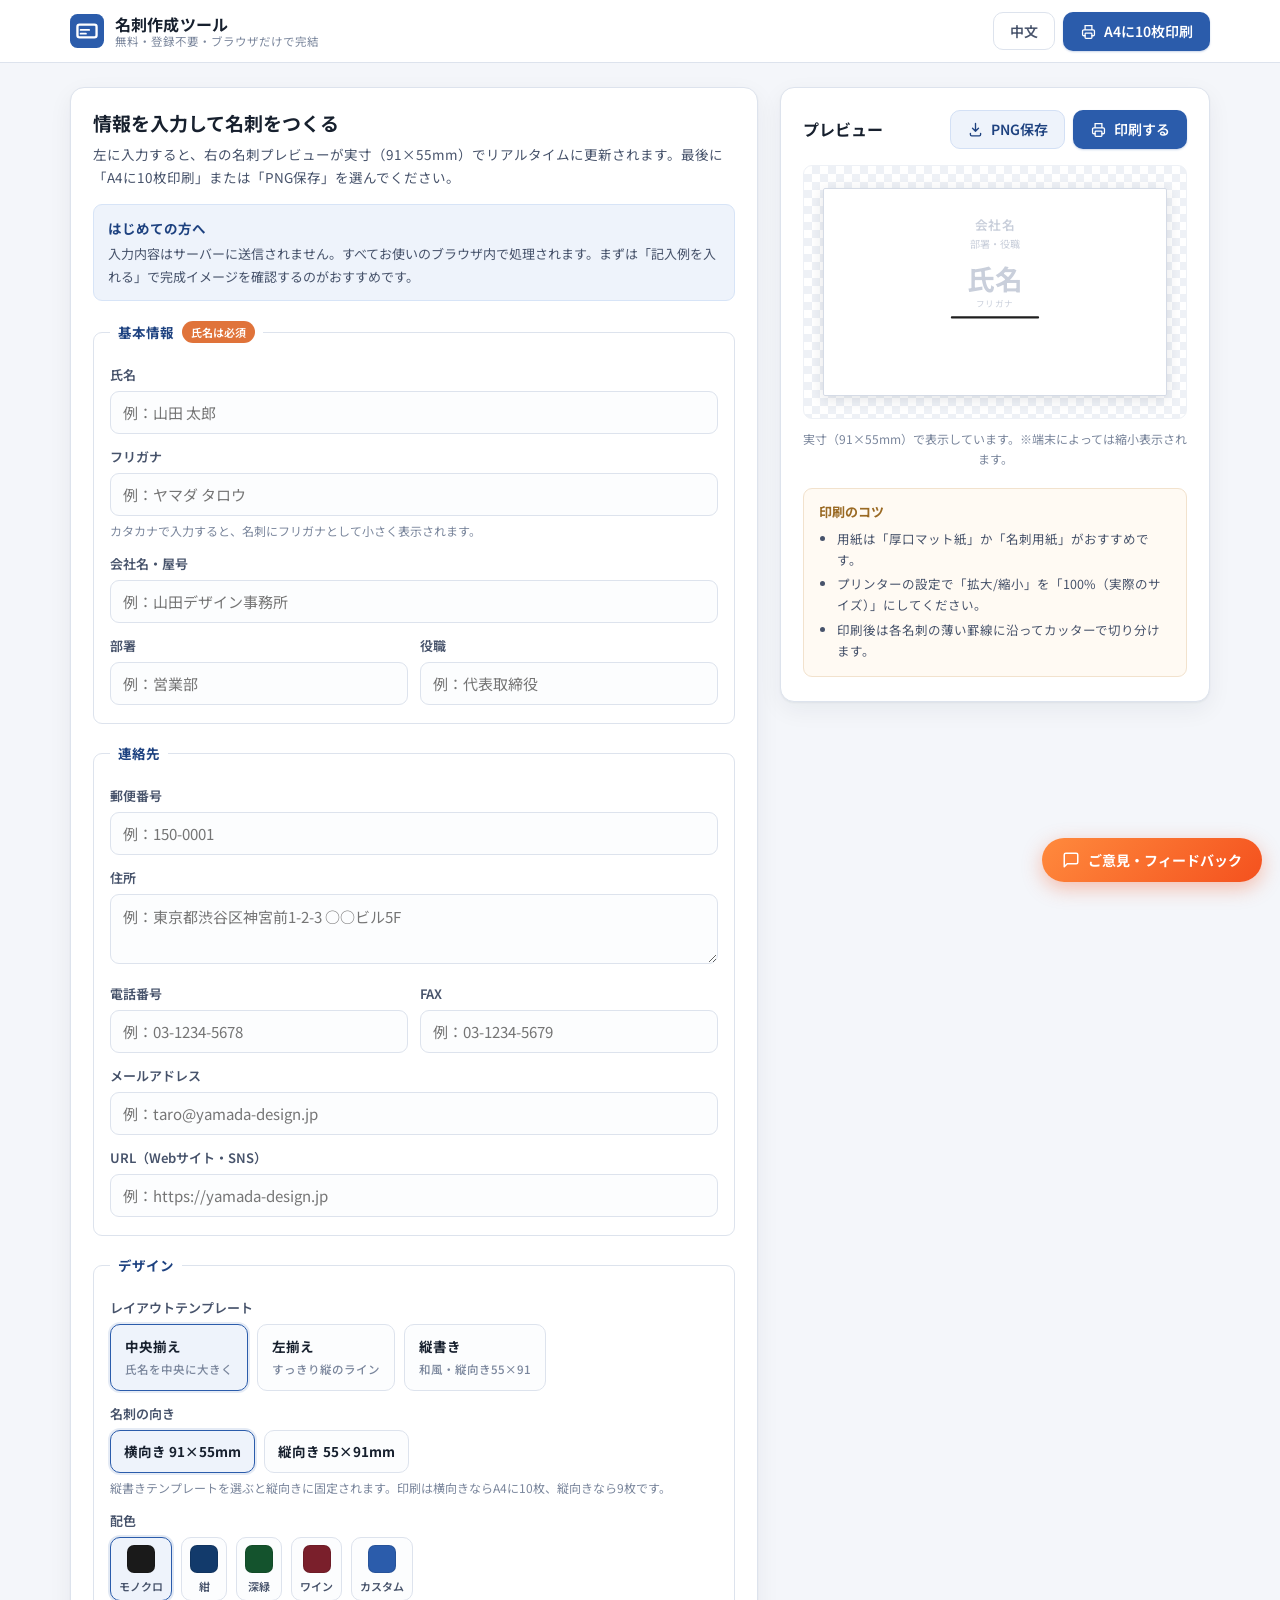
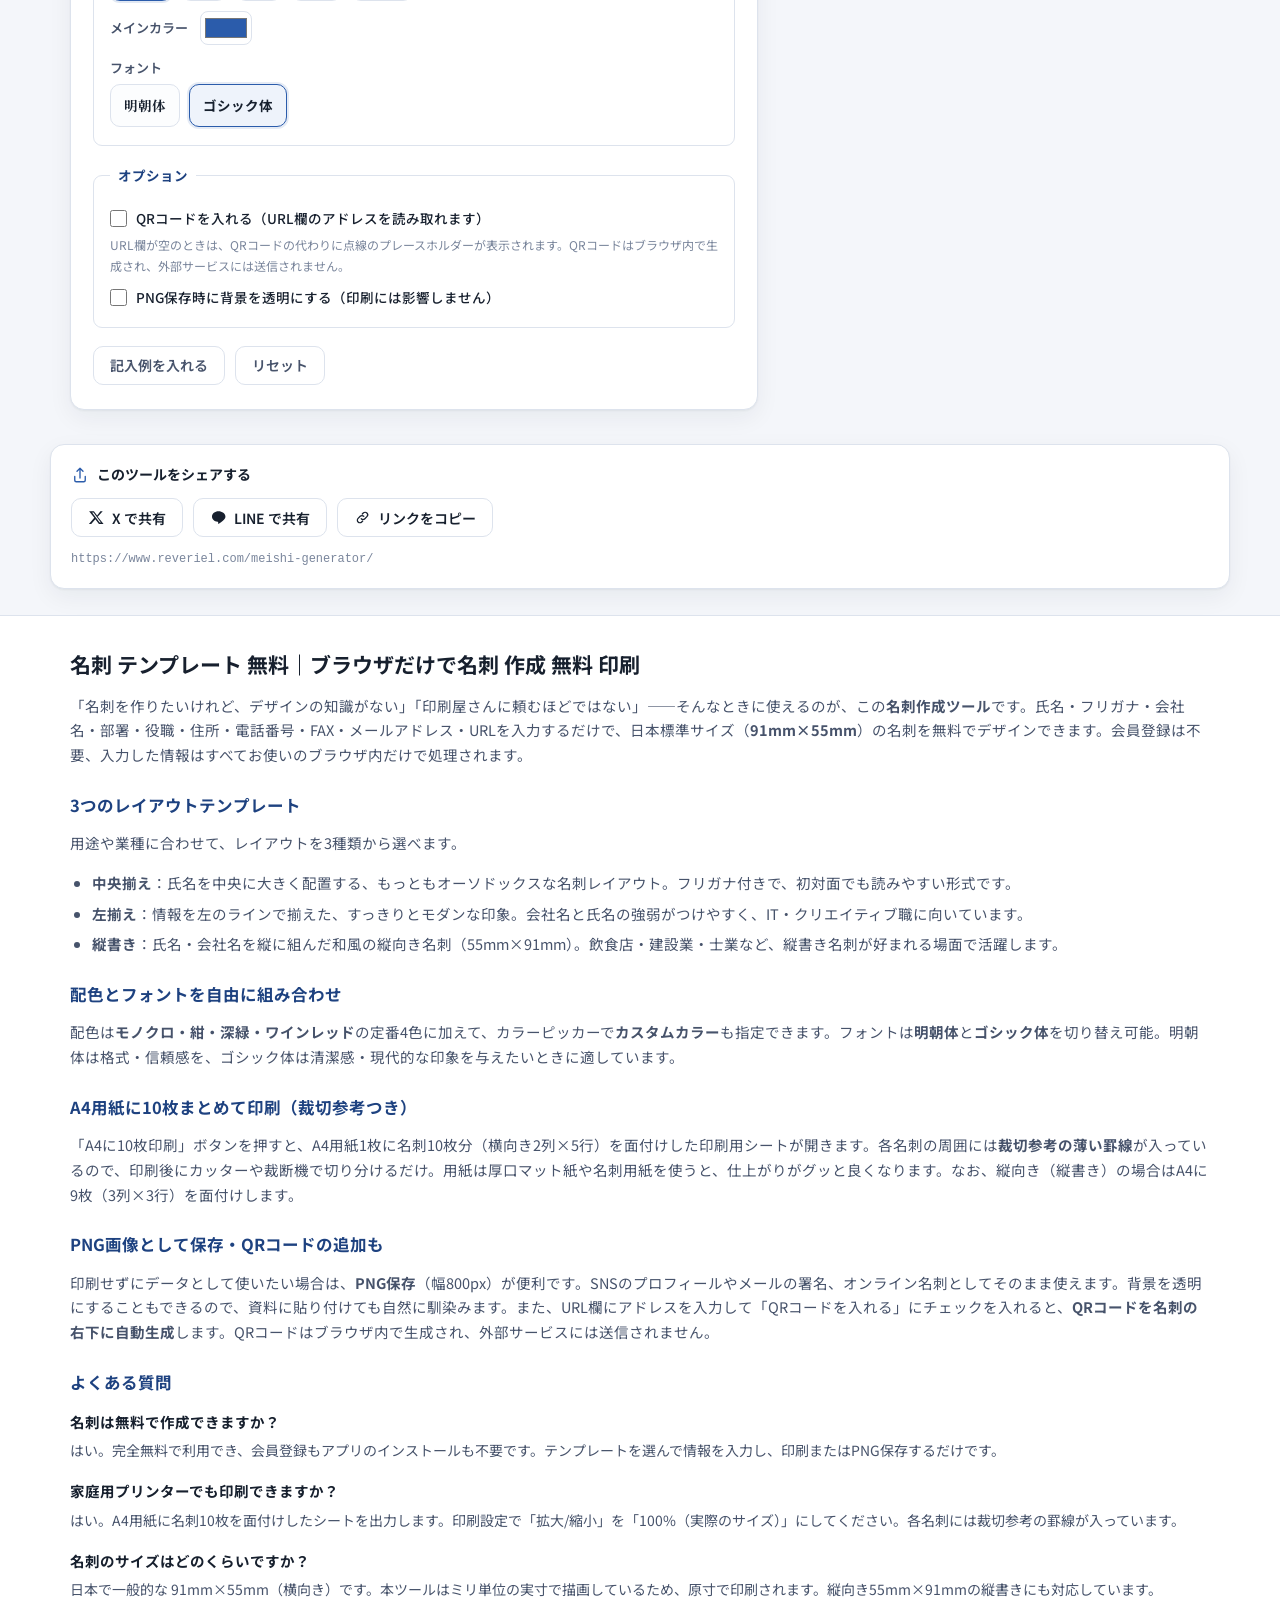
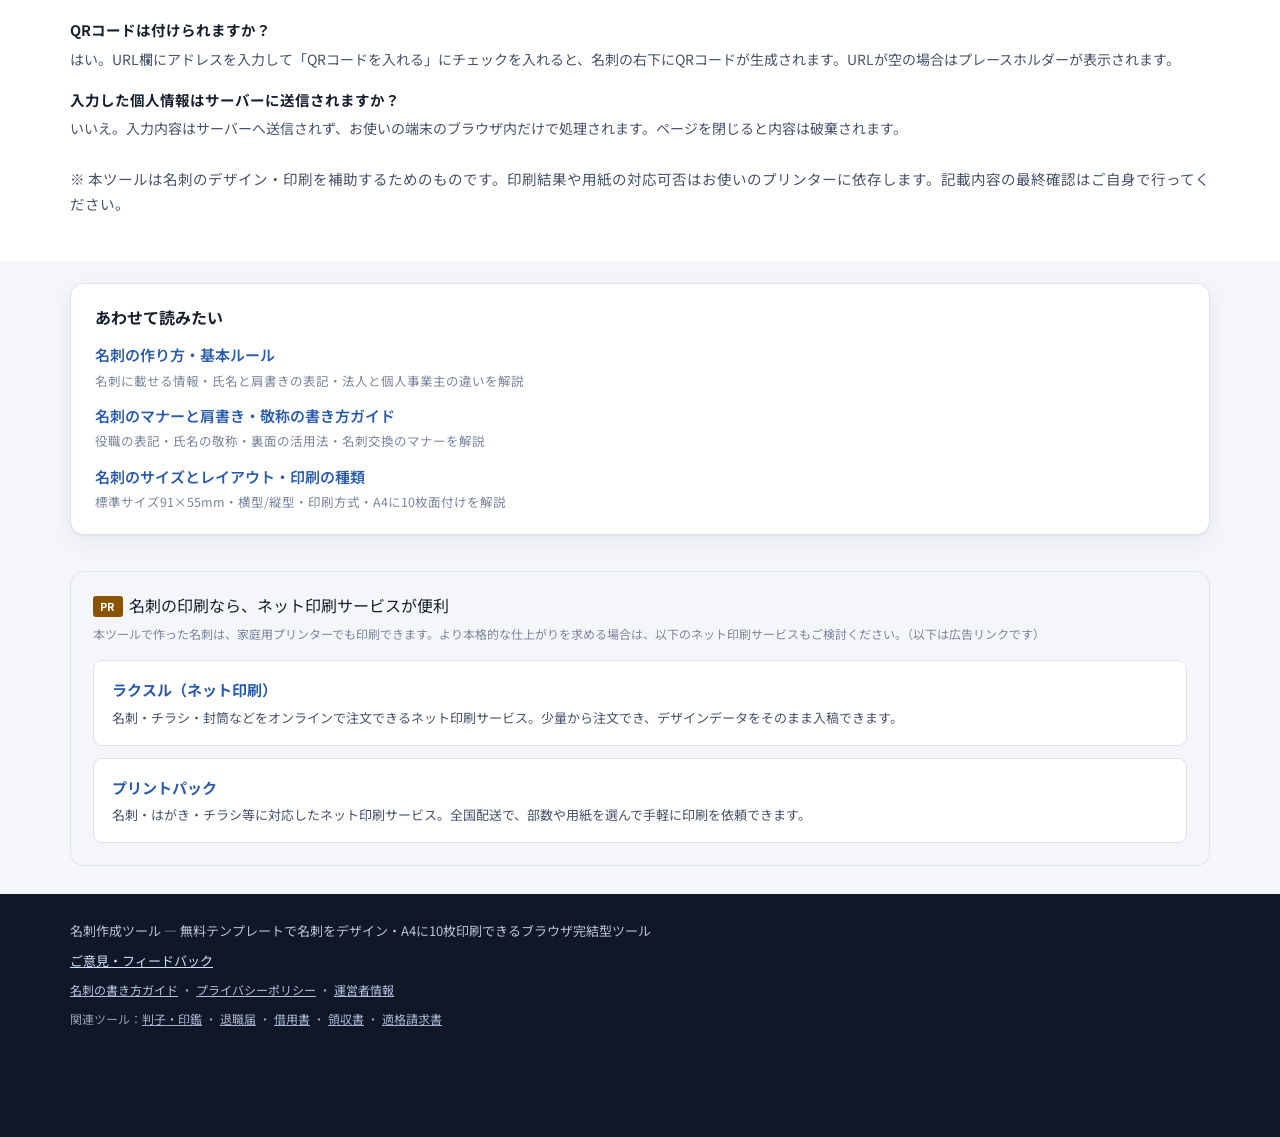
==== commit 99bb59be: "教程扩充：名刺站补書き方2篇(作り方・サイズ/印刷)并更新首页入口/sitemap" ====
--- a/index.html
+++ b/index.html
@@ -397,7 +397,9 @@
     <section class="guide-related" aria-labelledby="relGuideTitle">
       <h2 id="relGuideTitle">あわせて読みたい</h2>
       <ul>
+        <li><a href="meishi-tsukurikata.html">名刺の作り方・基本ルール<span class="rel-desc">名刺に載せる情報・氏名と肩書きの表記・法人と個人事業主の違いを解説</span></a></li>
         <li><a href="meishi-manner.html">名刺のマナーと肩書き・敬称の書き方ガイド<span class="rel-desc">役職の表記・氏名の敬称・裏面の活用法・名刺交換のマナーを解説</span></a></li>
+        <li><a href="meishi-size.html">名刺のサイズとレイアウト・印刷の種類<span class="rel-desc">標準サイズ91×55mm・横型/縦型・印刷方式・A4に10枚面付けを解説</span></a></li>
       </ul>
     </section>
   </div>
--- a/style.css
+++ b/style.css
@@ -248,7 +248,7 @@
 .form-actions { display: flex; gap: 10px; flex-wrap: wrap; }
 
 /* ---------- プレビュー ---------- */
-.preview-pane { position: sticky; top: 84px; }
+.preview-pane { position: static; top: 88px; }
 .preview-bar {
   display: flex;
   align-items: center;
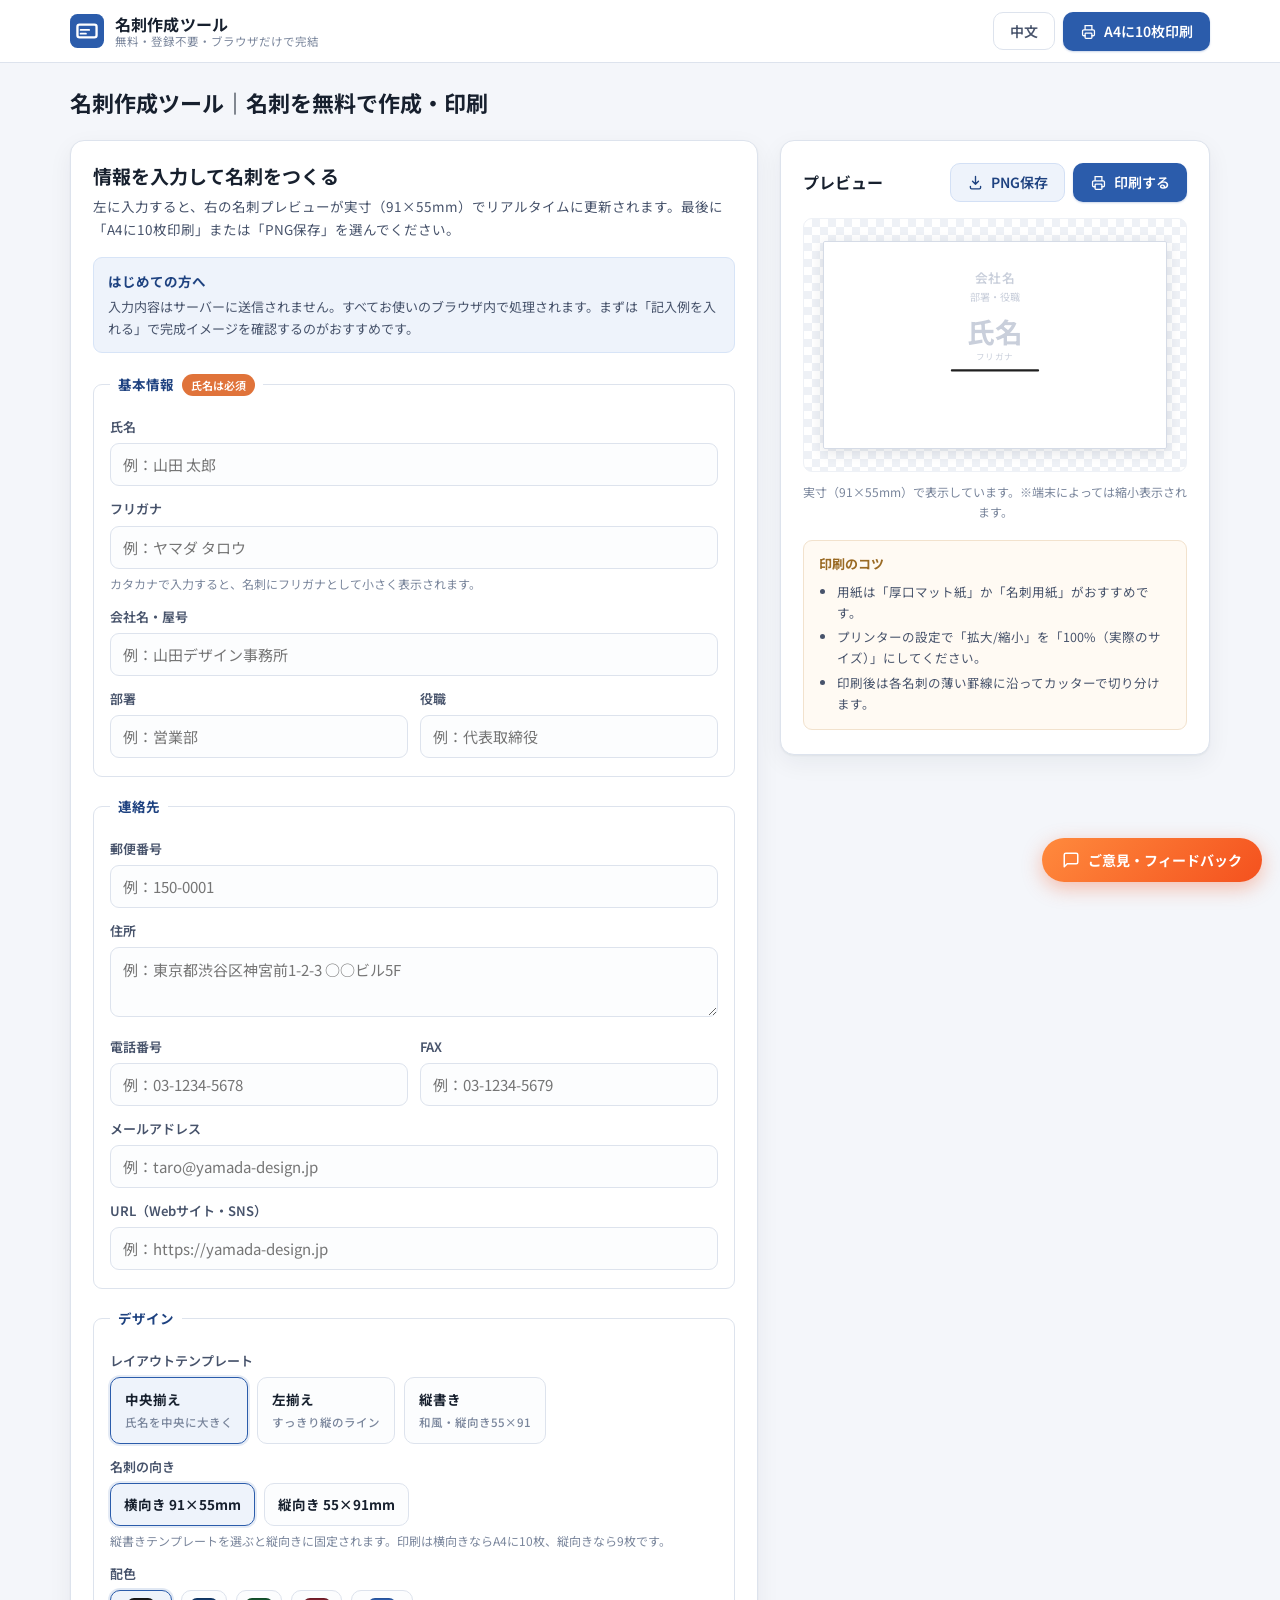
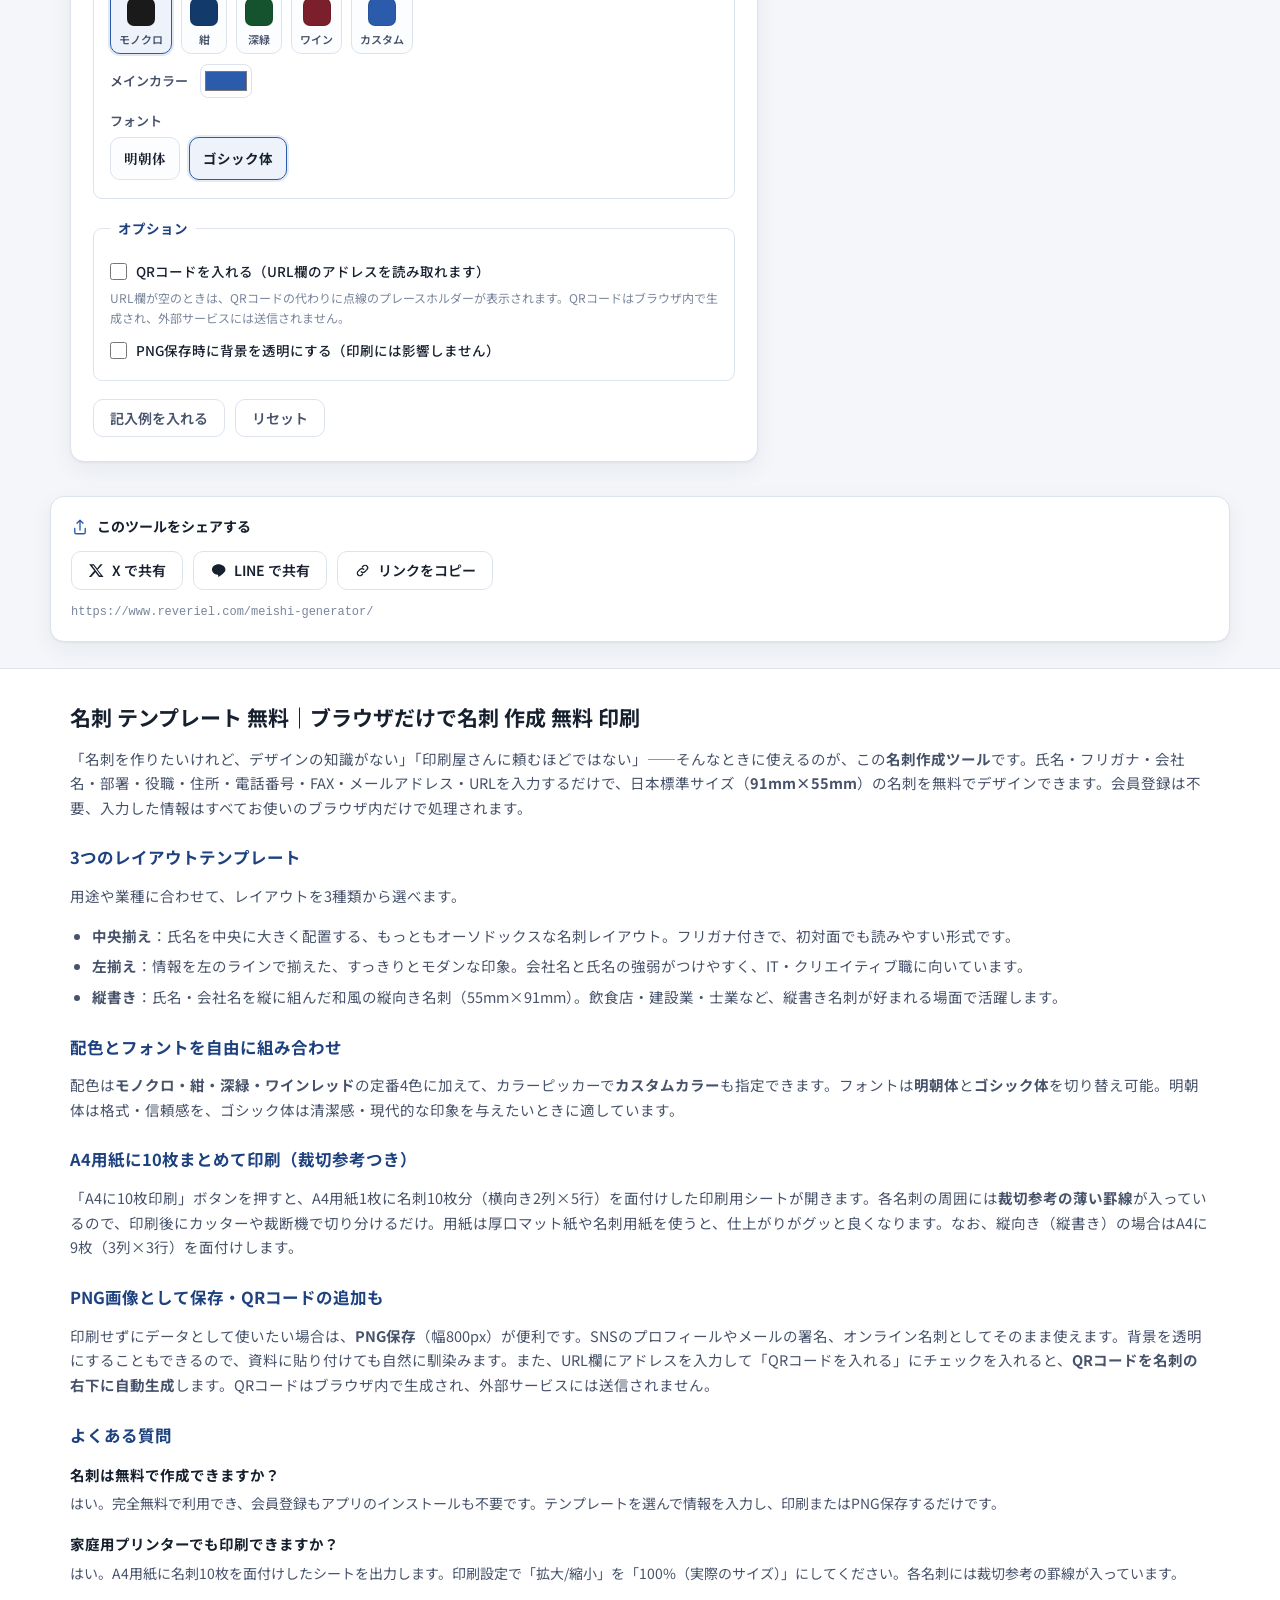
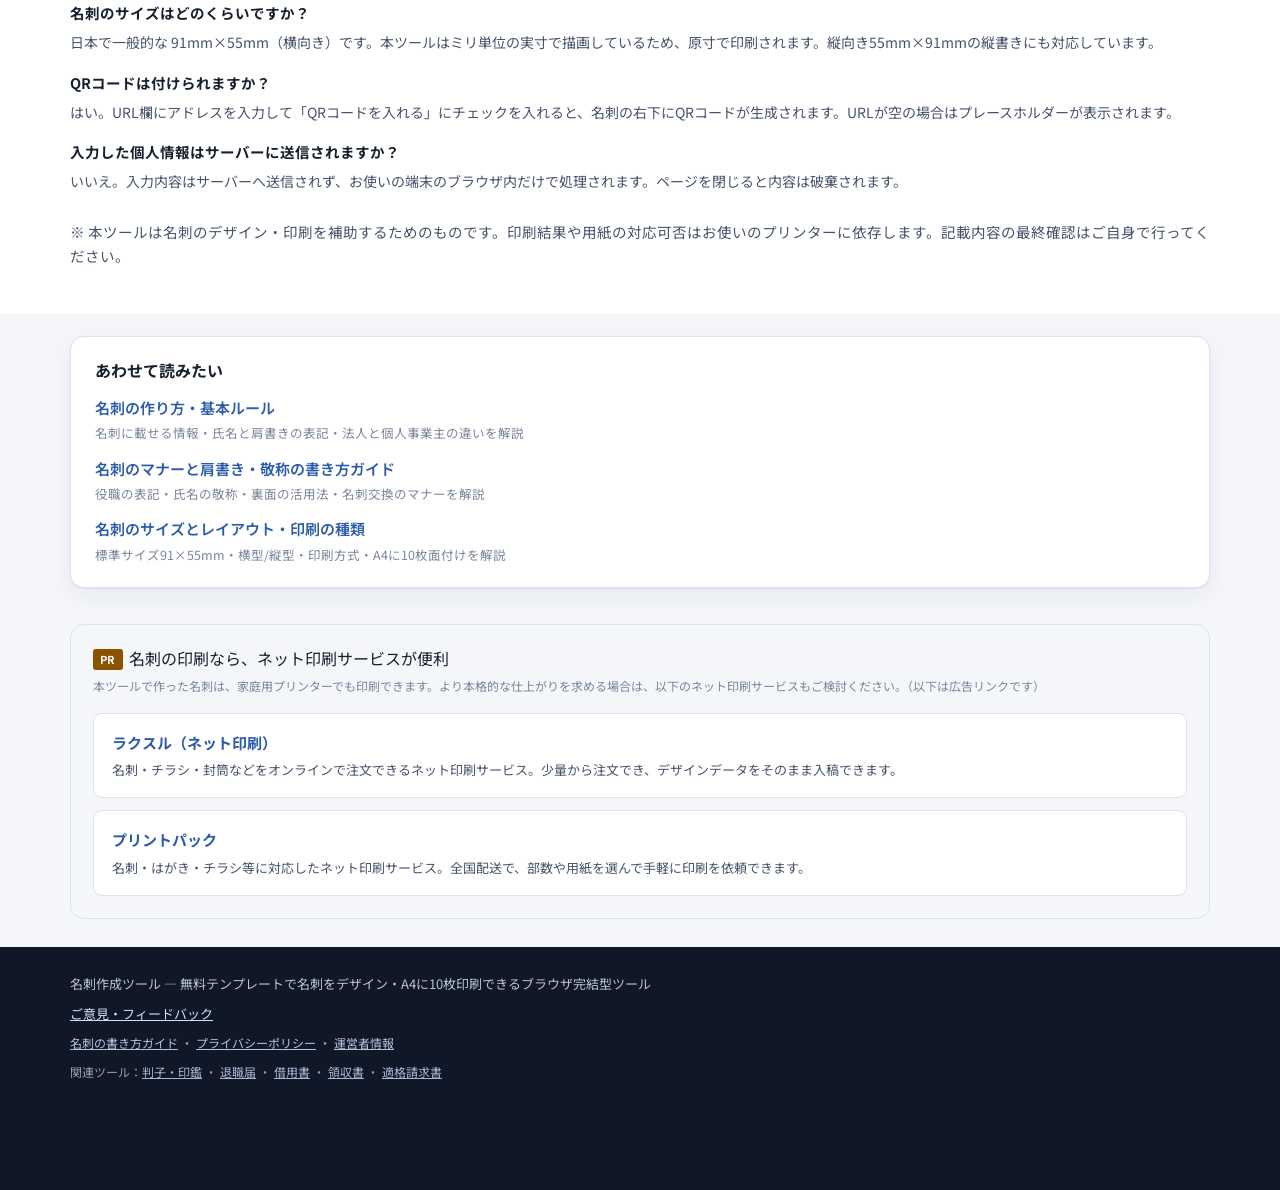
==== commit 667d4b4f: "SEO：首页补唯一可见的<h1>（含核心关键词）" ====
--- a/index.html
+++ b/index.html
@@ -134,6 +134,8 @@
 
 <main class="wrap layout">
 
+  <h1 class="page-title">名刺作成ツール｜名刺を無料で作成・印刷</h1>
+
   <!-- ============ 入力フォーム ============ -->
   <section class="pane form-pane no-print" aria-label="入力フォーム">
     <div class="pane-head">
--- a/style.css
+++ b/style.css
@@ -105,6 +105,13 @@
   padding: 22px 22px 24px;
 }
 .pane-head h2 { font-size: 19px; margin-bottom: 6px; }
+.page-title {
+  grid-column: 1 / -1;
+  margin: 0;
+  font-size: 22px;
+  font-weight: 700;
+  color: var(--ink);
+}
 .hint { color: var(--ink-2); font-size: 13.5px; margin: 0 0 16px; }
 
 .notice {
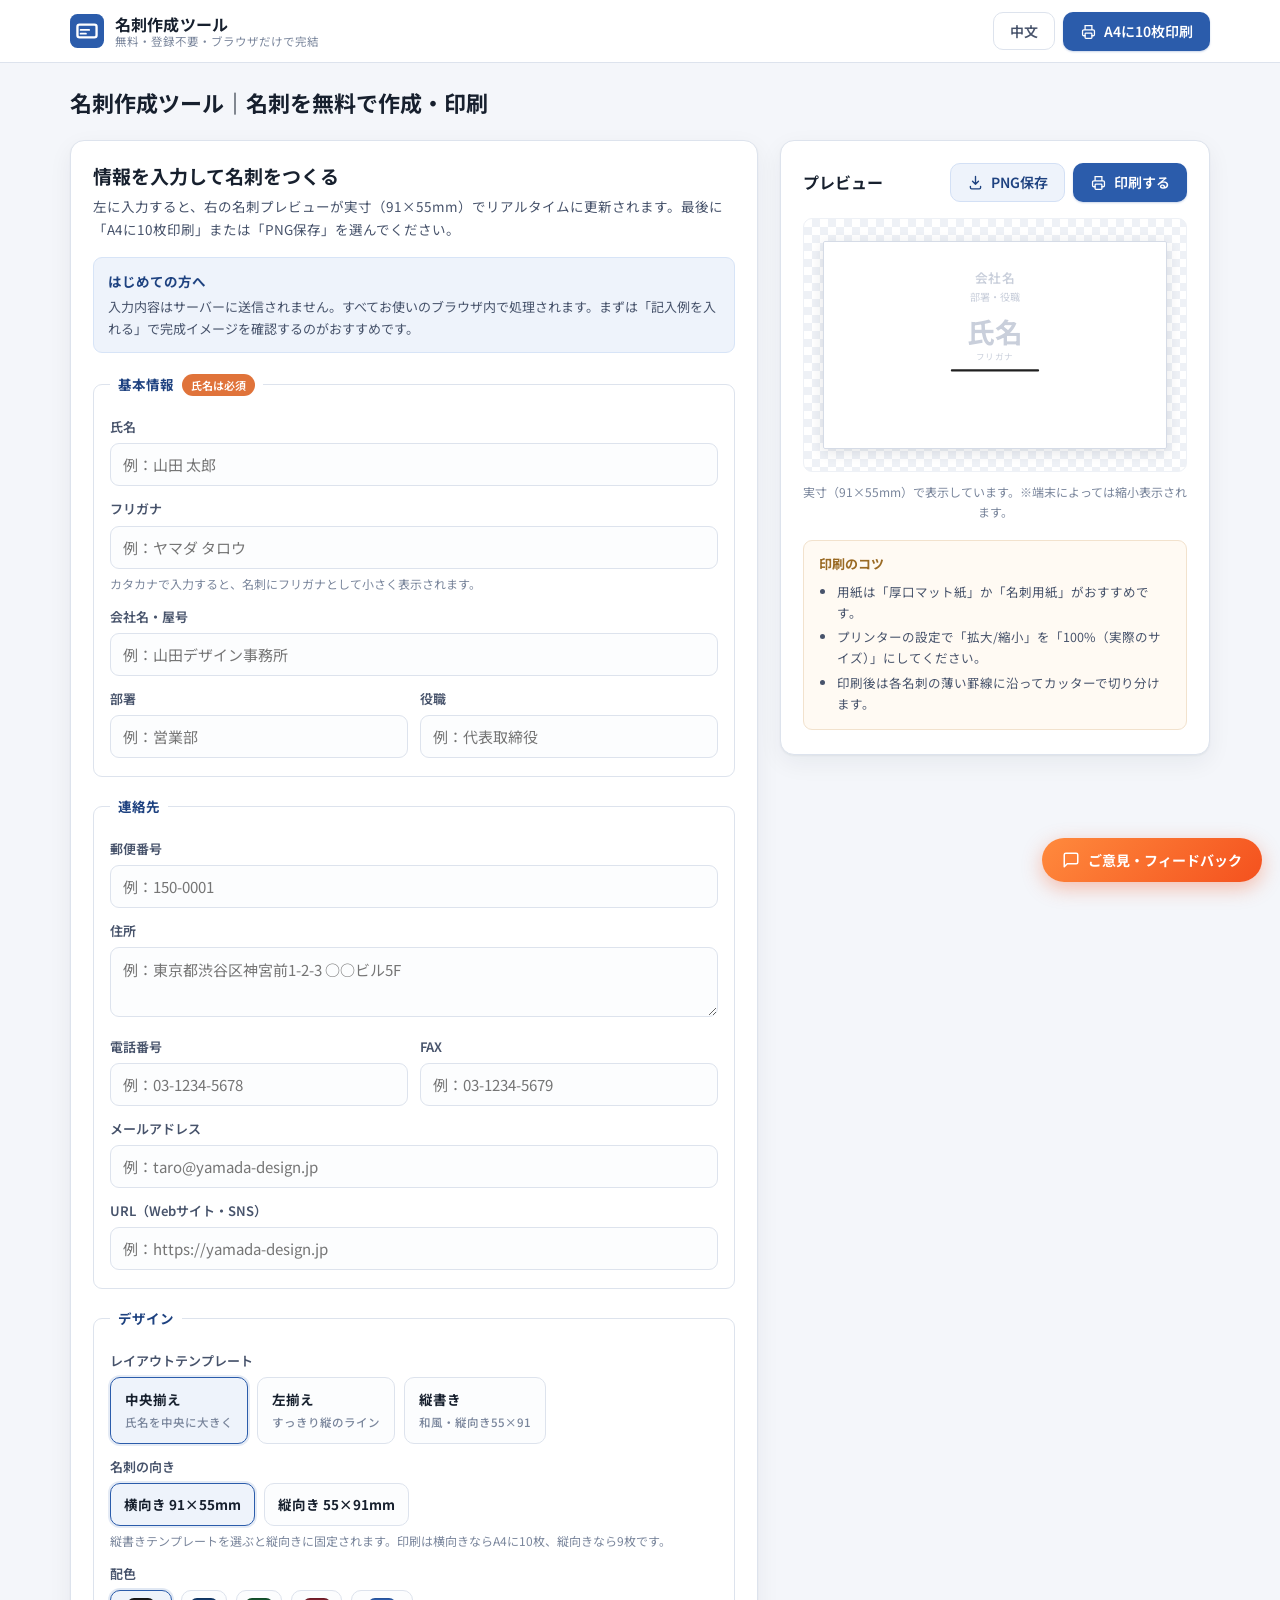
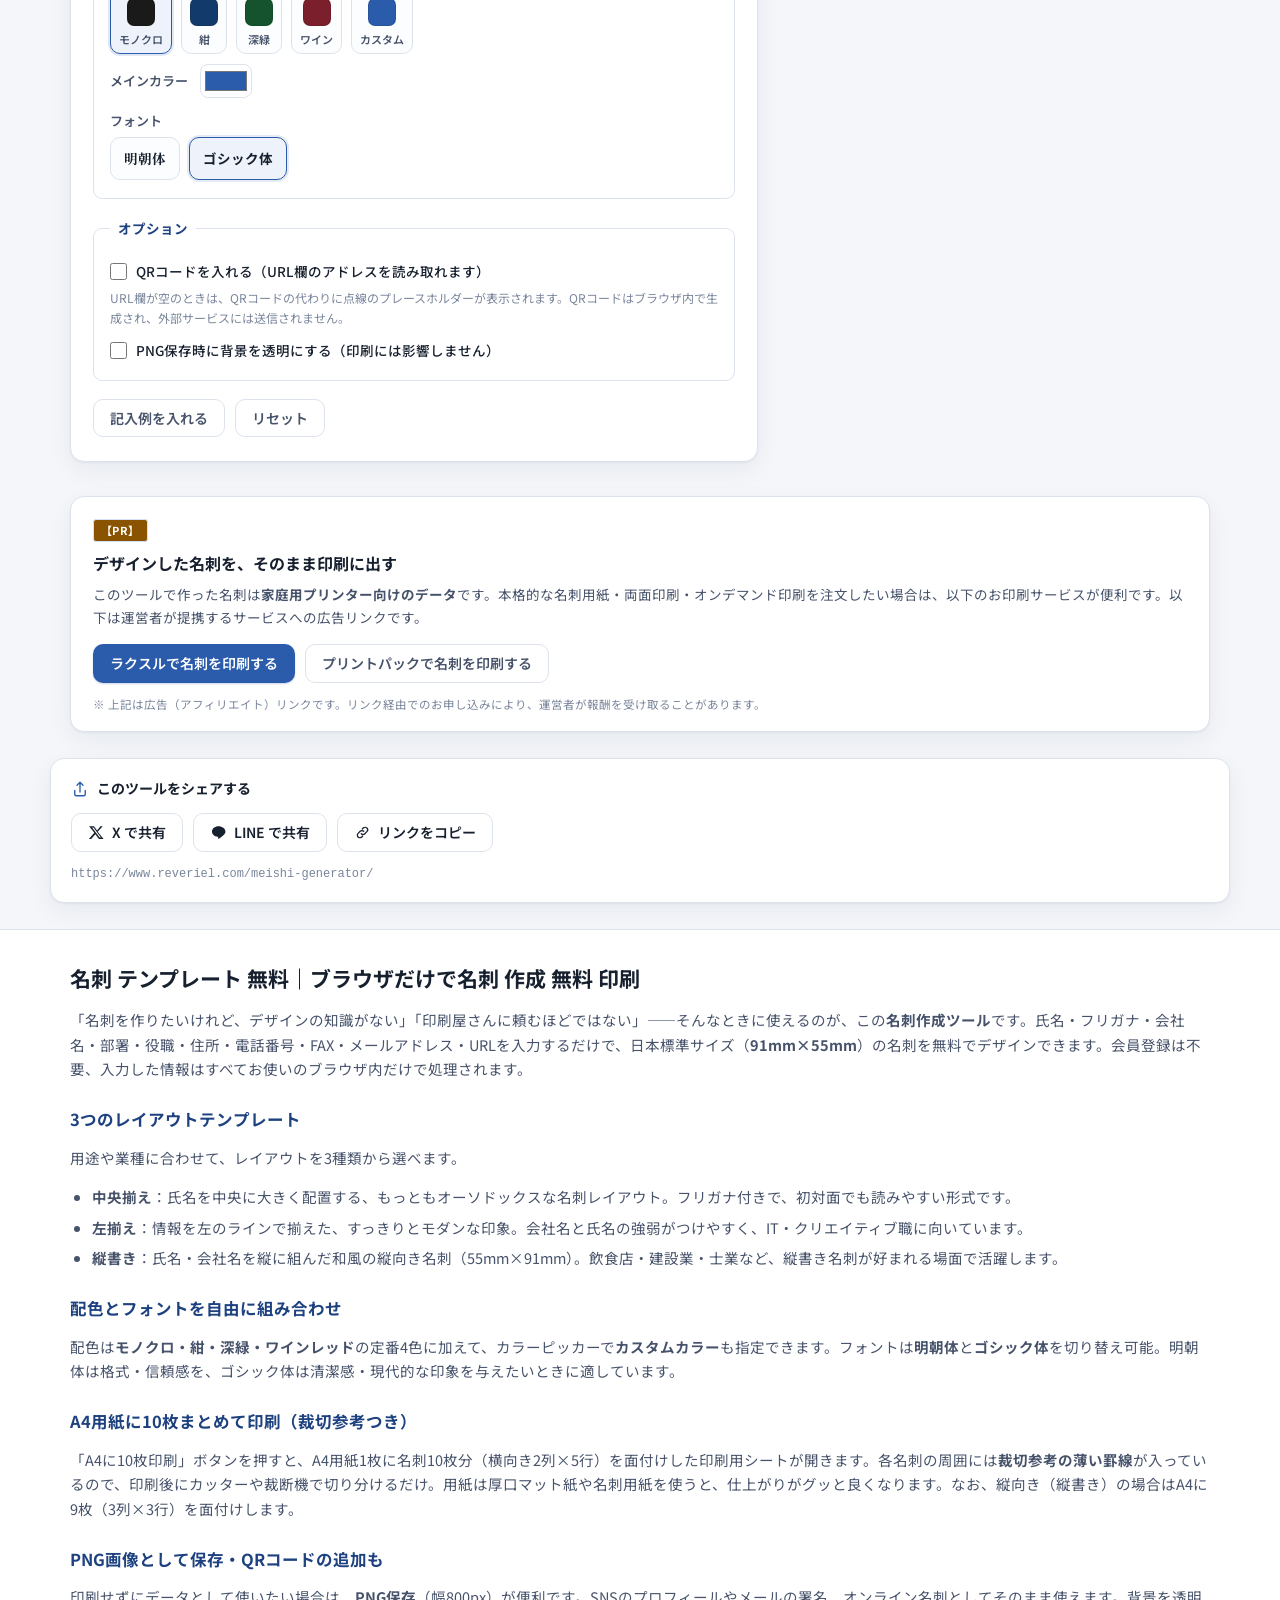
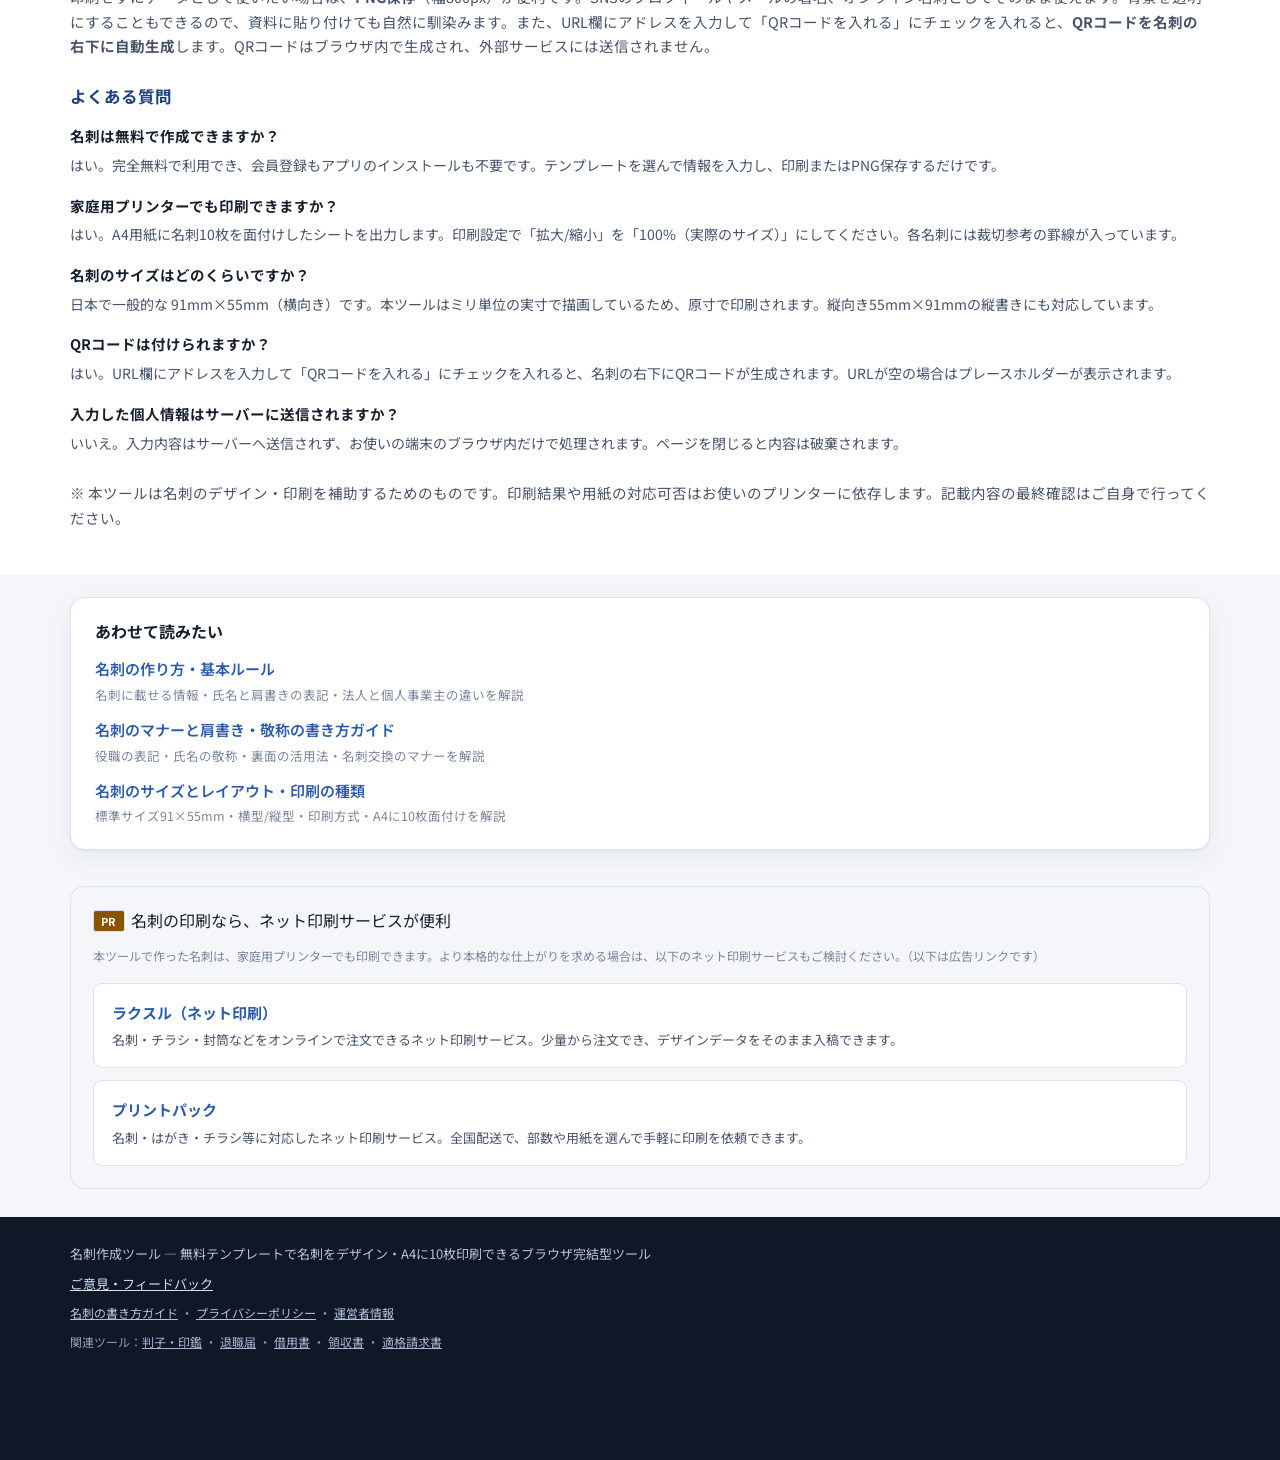
==== commit 949cd815: "SEO：名刺サイズ記事に文字サイズ・アスペクト比の節とFAQを追加、【PR】印刷枠を新設" ====
--- a/index.html
+++ b/index.html
@@ -325,6 +325,25 @@
   </section>
 </main>
 
+<!-- ============ 【PR】名刺・印刷の注文（アフィリエイト） ============
+     ⚠️ 未接続のプレースホルダ。A8.net に登録・案件提携の承認後に、
+        (1) 下記の <a> の href を実際の a8mat リンクへ
+        (2) 末尾 img.pr-pixel の src を A8 の 1×1 トラッキングピクセルへ
+        差し替えること。日本語ページ専用（中文ページには貼らない）。 -->
+<section class="pr-affiliate no-print" lang="ja" aria-labelledby="prTitle">
+  <div class="pr-box">
+    <p class="pr-badge">【PR】</p>
+    <h2 class="pr-title" id="prTitle">デザインした名刺を、そのまま印刷に出す</h2>
+    <p class="pr-lead">このツールで作った名刺は<strong>家庭用プリンター向けのデータ</strong>です。本格的な名刺用紙・両面印刷・オンデマンド印刷を注文したい場合は、以下のお印刷サービスが便利です。以下は運営者が提携するサービスへの広告リンクです。</p>
+    <div class="pr-actions">
+      <a class="pr-link btn btn-primary" href="https://px.a8.net/svt/ejp?a8mat=PLACEHOLDER_RAKUSURU" target="_blank" rel="nofollow sponsored noopener">ラクスルで名刺を印刷する</a>
+      <a class="pr-link btn btn-ghost" href="https://px.a8.net/svt/ejp?a8mat=PLACEHOLDER_PRINTPACK" target="_blank" rel="nofollow sponsored noopener">プリントパックで名刺を印刷する</a>
+    </div>
+    <p class="pr-note">※ 上記は広告（アフィリエイト）リンクです。リンク経由でのお申し込みにより、運営者が報酬を受け取ることがあります。</p>
+    <img class="pr-pixel" src="[data-uri]" width="1" height="1" alt="" aria-hidden="true">
+  </div>
+</section>
+
 <!-- ============ シェア ============ -->
 <section class="share-block no-print" id="shareBlock" aria-label="share">
   <p class="share-block-title">
--- a/style.css
+++ b/style.css
@@ -498,3 +498,27 @@
   .sheet-grid.is-portrait .sheet-cell { width: 55mm; height: 91mm; }
   .sheet-cell svg { display: block; width: 100%; height: 100%; }
 }
+
+/* ===== 【PR】アフィリエイト（名刺・印刷） ===== */
+.pr-affiliate { max-width: 1180px; margin: 0 auto 26px; padding: 0 20px; }
+.pr-box {
+  position: relative;
+  padding: 20px 22px 18px;
+  background: var(--white);
+  border: 1px solid var(--line);
+  border-radius: var(--radius);
+  box-shadow: var(--shadow);
+}
+.pr-badge {
+  display: inline-block; margin: 0 0 10px; padding: 2px 8px;
+  font-size: 11.5px; font-weight: 700; letter-spacing: .04em;
+  color: var(--brand-dark); background: var(--brand-soft);
+  border: 1px solid #d3e0f5; border-radius: 999px;
+}
+.pr-title { font-size: 16px; margin: 0 0 8px; color: var(--ink); }
+.pr-lead { margin: 0 0 14px; font-size: 13.5px; line-height: 1.75; color: var(--ink-2); }
+.pr-actions { display: flex; flex-wrap: wrap; gap: 10px; }
+.pr-note { margin: 12px 0 0; font-size: 11.5px; line-height: 1.6; color: var(--ink-3); }
+.pr-pixel { position: absolute; left: -9999px; }
+@media (max-width: 720px) { .pr-affiliate { padding: 0 14px; } }
+@media print { .pr-affiliate { display: none !important; } }
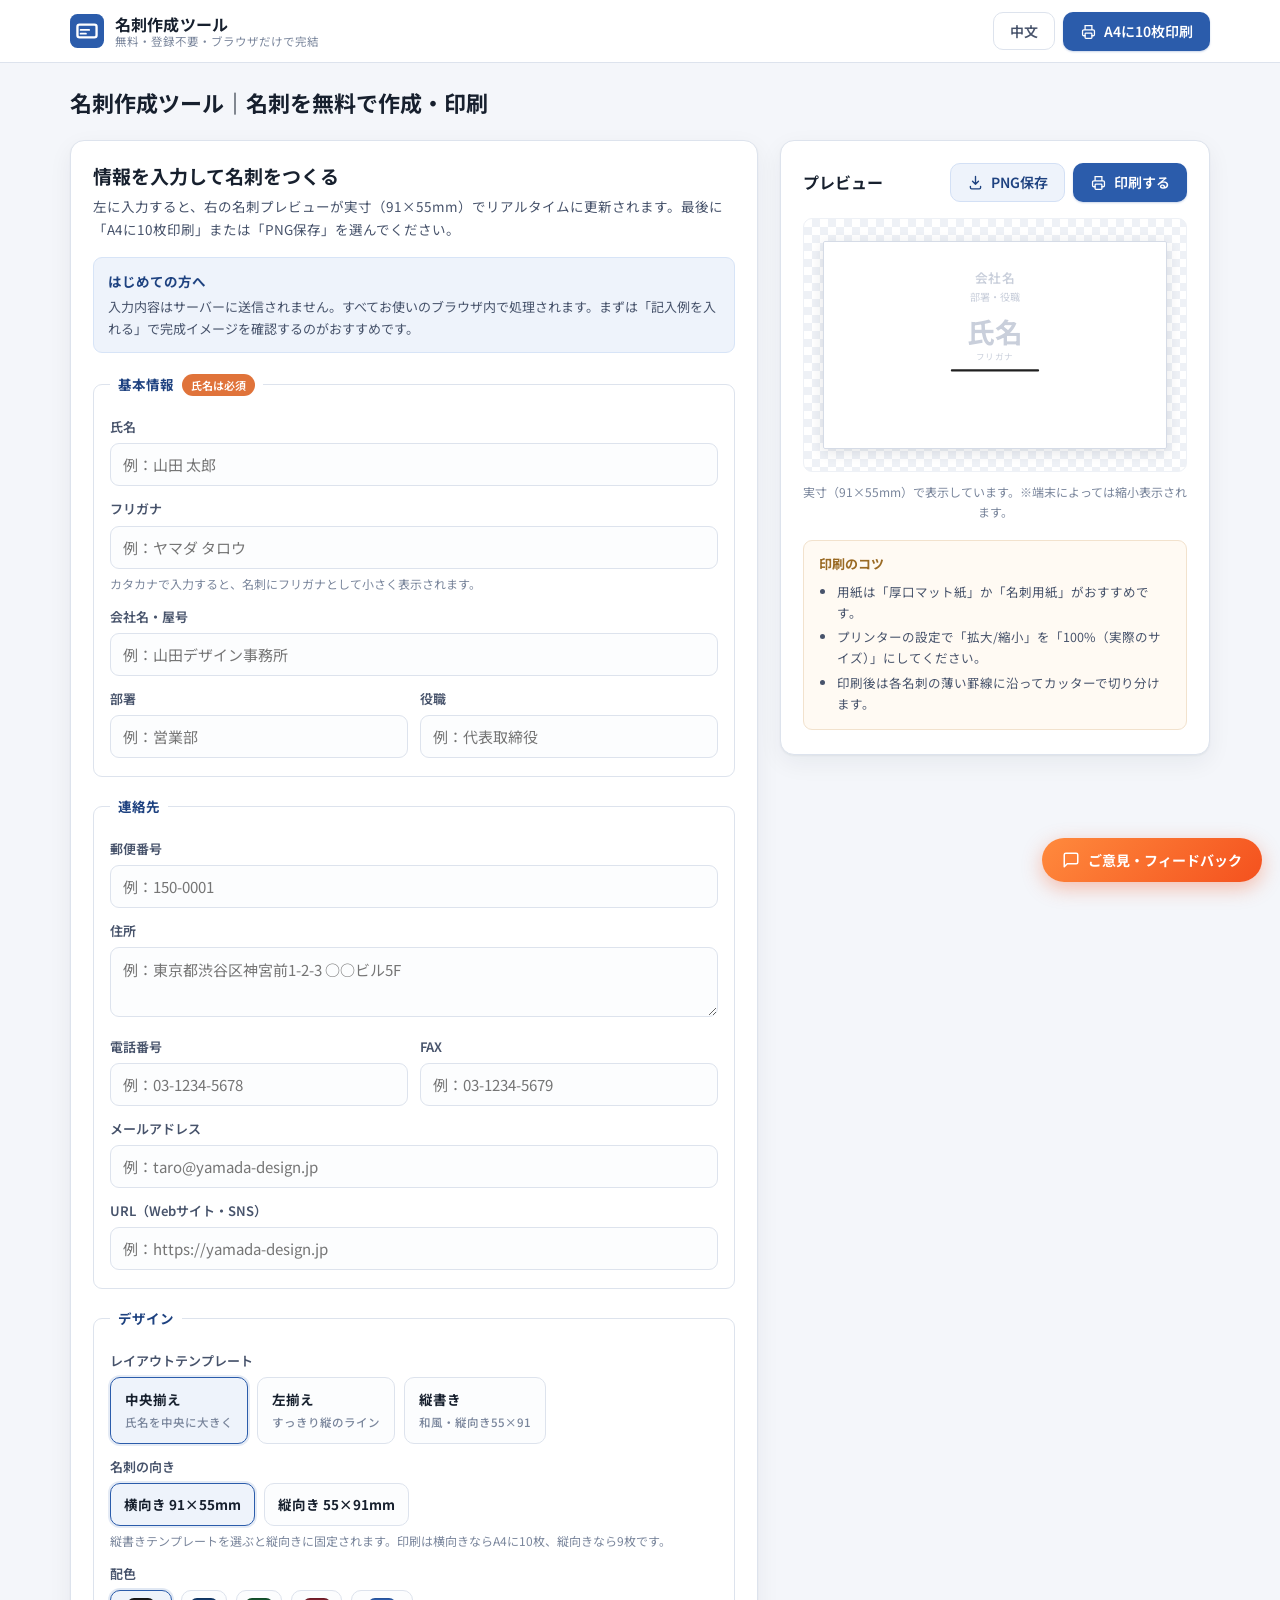
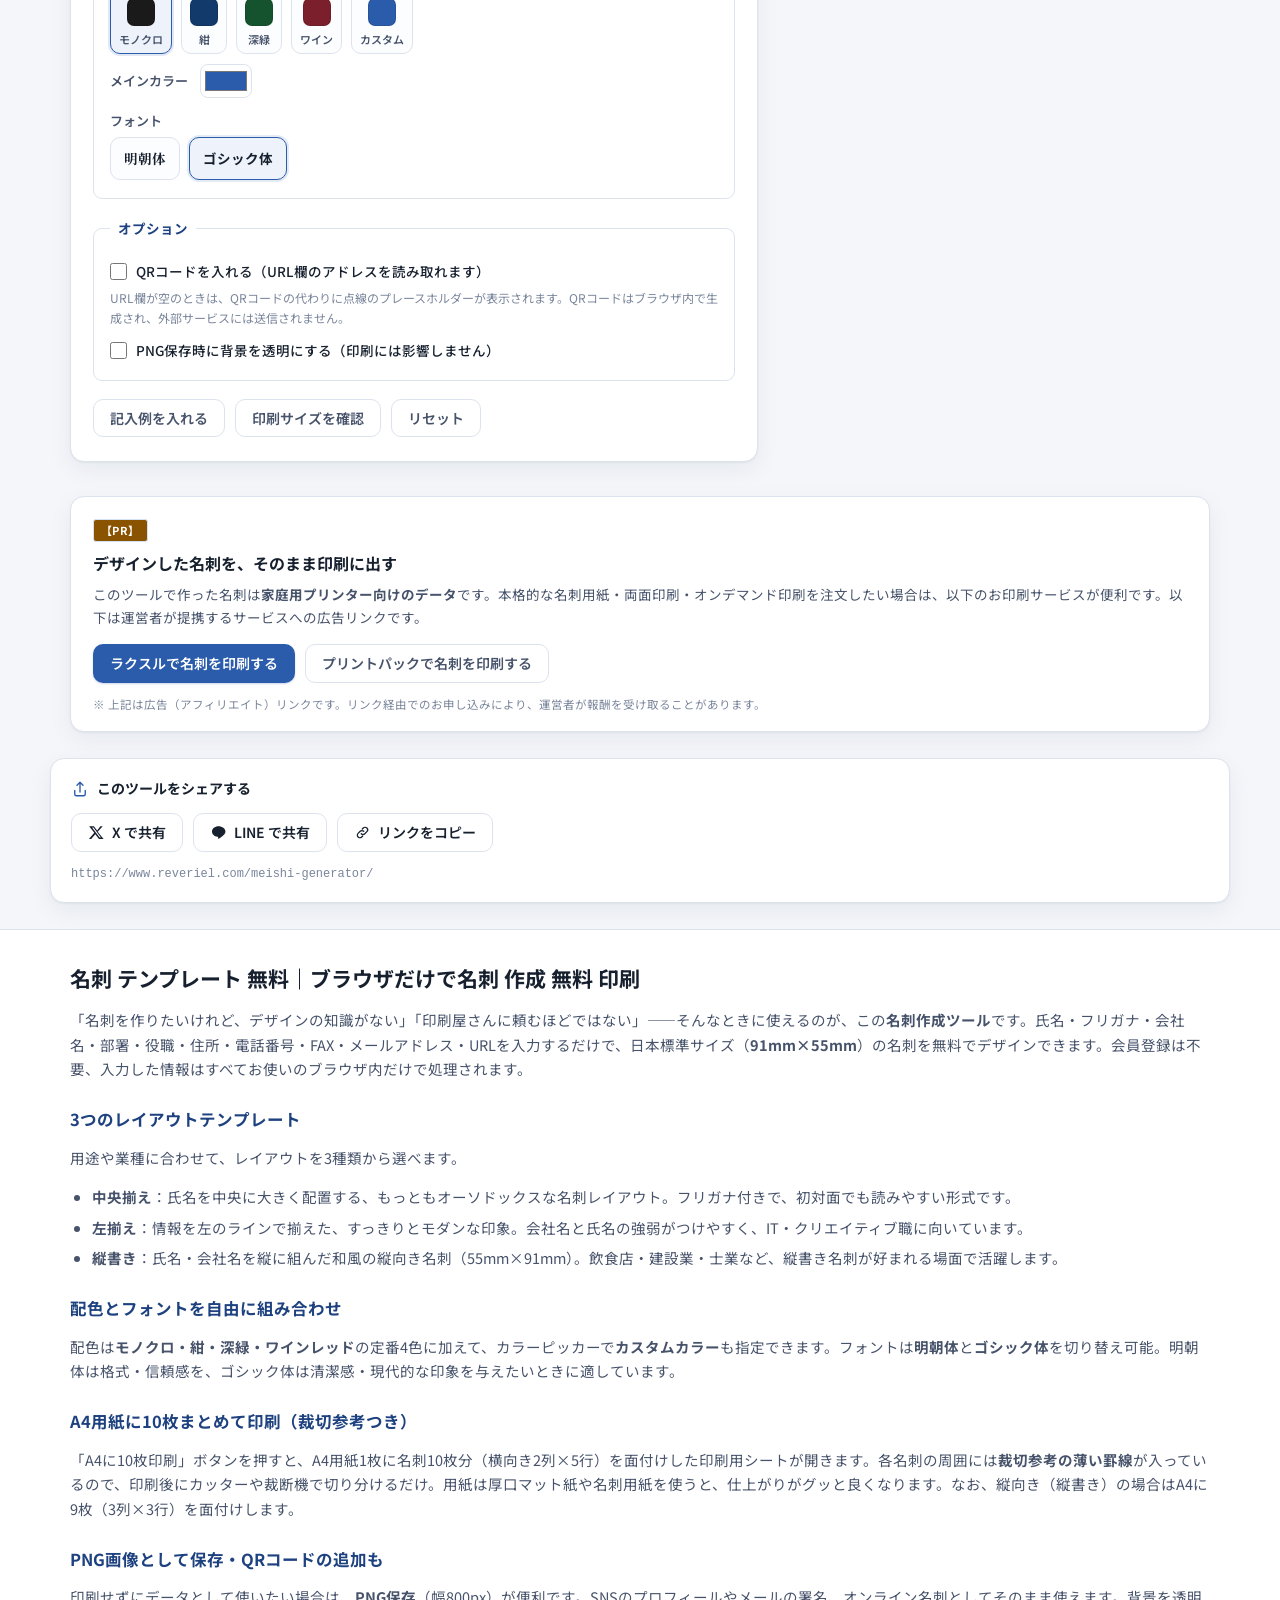
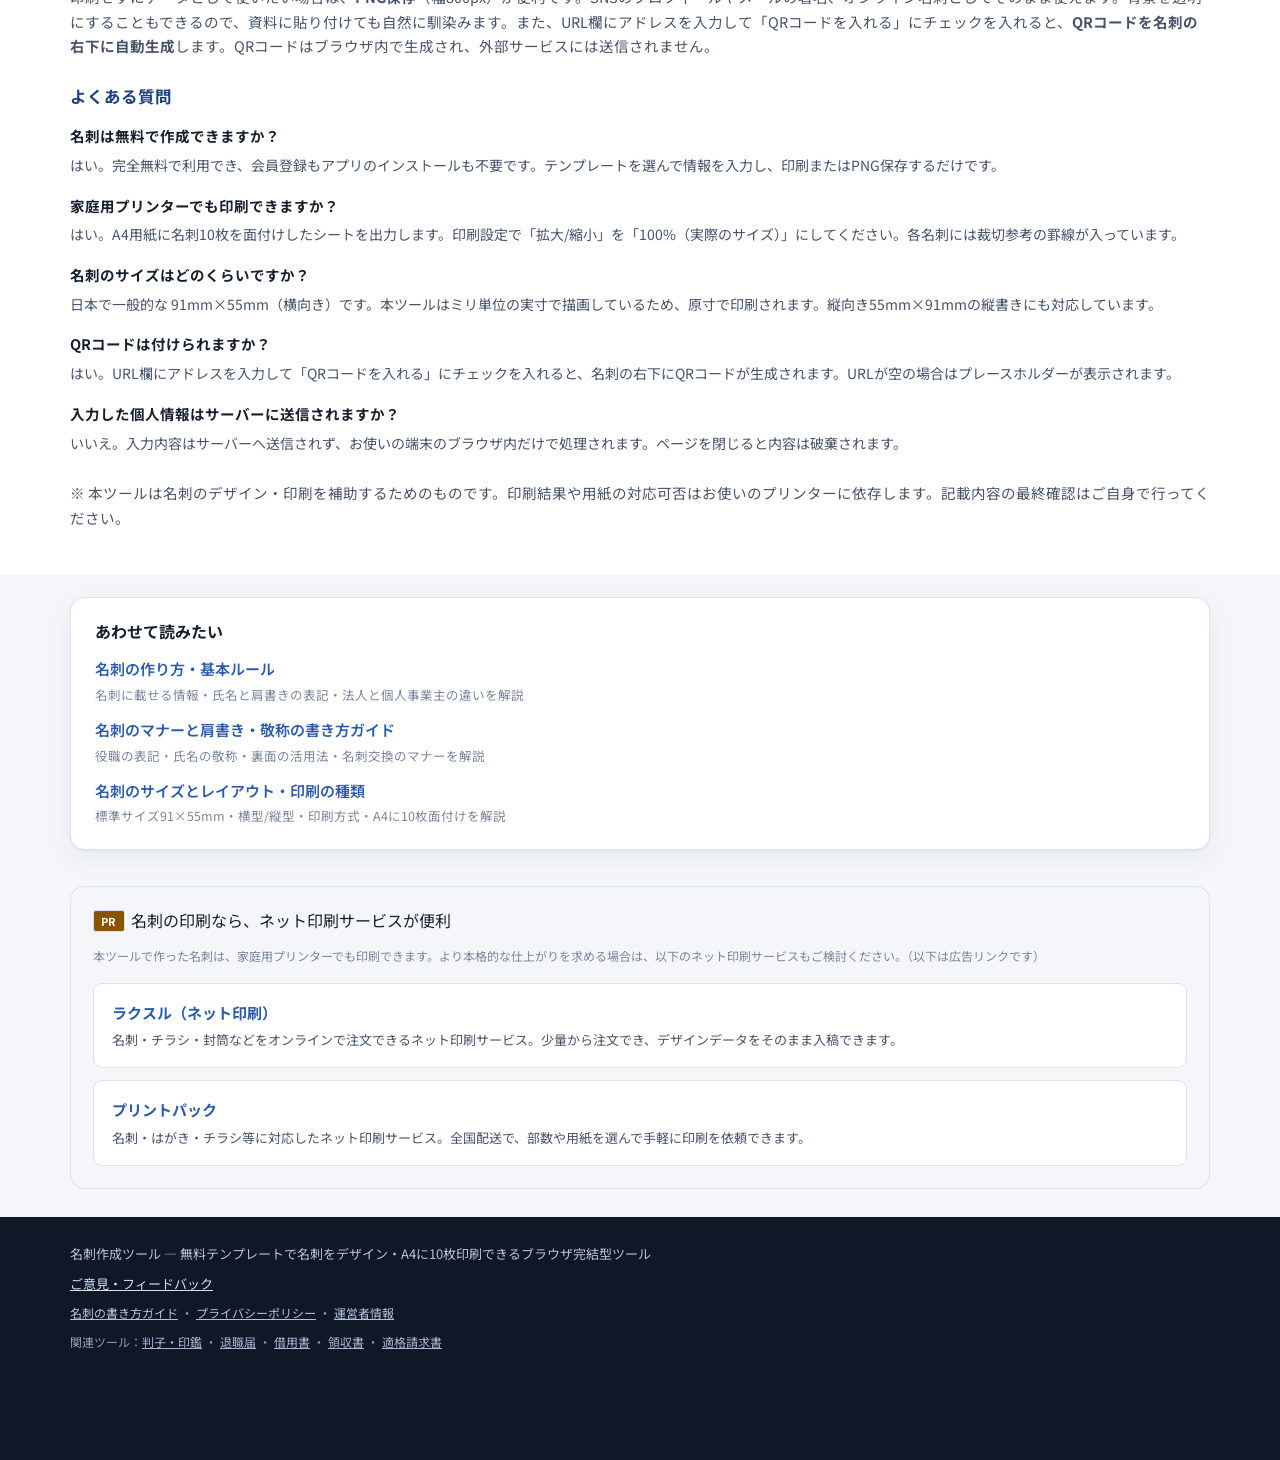
==== commit f2440f52: "UX：印刷サイズ確認用の100mmものさしを追加（プリンターの倍率ズレ対策）" ====
--- a/index.html
+++ b/index.html
@@ -286,7 +286,8 @@
 
       <div class="form-actions">
         <button type="button" class="btn btn-ghost" id="sampleBtn" data-i18n="btnSample">記入例を入れる</button>
-        <button type="button" class="btn btn-ghost" id="resetBtn" data-i18n="btnReset">リセット</button>
+        <button type="button" class="btn btn-ghost" id="calBtn">印刷サイズを確認</button>
+      <button type="button" class="btn btn-ghost" id="resetBtn" data-i18n="btnReset">リセット</button>
       </div>
     </form>
   </section>
@@ -326,7 +327,7 @@
 </main>
 
 <!-- ============ 【PR】名刺・印刷の注文（アフィリエイト） ============
-     ⚠️ 未接続のプレースホルダ。A8.net に登録・案件提携の承認後に、
+     ⚠️ A8 Link Manager 連携済み（提携承認後に自動変換）。A8.net に登録・案件提携の承認後に、
         (1) 下記の <a> の href を実際の a8mat リンクへ
         (2) 末尾 img.pr-pixel の src を A8 の 1×1 トラッキングピクセルへ
         差し替えること。日本語ページ専用（中文ページには貼らない）。 -->
@@ -336,8 +337,8 @@
     <h2 class="pr-title" id="prTitle">デザインした名刺を、そのまま印刷に出す</h2>
     <p class="pr-lead">このツールで作った名刺は<strong>家庭用プリンター向けのデータ</strong>です。本格的な名刺用紙・両面印刷・オンデマンド印刷を注文したい場合は、以下のお印刷サービスが便利です。以下は運営者が提携するサービスへの広告リンクです。</p>
     <div class="pr-actions">
-      <a class="pr-link btn btn-primary" href="https://px.a8.net/svt/ejp?a8mat=PLACEHOLDER_RAKUSURU" target="_blank" rel="nofollow sponsored noopener">ラクスルで名刺を印刷する</a>
-      <a class="pr-link btn btn-ghost" href="https://px.a8.net/svt/ejp?a8mat=PLACEHOLDER_PRINTPACK" target="_blank" rel="nofollow sponsored noopener">プリントパックで名刺を印刷する</a>
+      <a class="pr-link btn btn-primary" href="https://raksul.com/" target="_blank" rel="nofollow sponsored noopener">ラクスルで名刺を印刷する</a>
+      <a class="pr-link btn btn-ghost" href="https://www.printpack.com/" target="_blank" rel="nofollow sponsored noopener">プリントパックで名刺を印刷する</a>
     </div>
     <p class="pr-note">※ 上記は広告（アフィリエイト）リンクです。リンク経由でのお申し込みにより、運営者が報酬を受け取ることがあります。</p>
     <img class="pr-pixel" src="[data-uri]" width="1" height="1" alt="" aria-hidden="true">
@@ -468,5 +469,8 @@
   <svg viewBox="0 0 24 24" fill="none" stroke="currentColor" stroke-width="2" stroke-linecap="round" stroke-linejoin="round" aria-hidden="true"><path d="M21 15a2 2 0 0 1-2 2H7l-4 4V5a2 2 0 0 1 2-2h14a2 2 0 0 1 2 2z"/></svg>
   <span>ご意見・フィードバック</span>
 </a>
+<!-- A8 Link Manager：提携承認後、下の広告主URLが自動的に計測URLへ変換されます -->
+<script src="https://statics.8me.jp/a8link/a8linkmgr.js"></script>
+<script>if (typeof a8linkmgr === "function") { a8linkmgr({ "config_id": "6bNHGyHGa4qQLbQQiZks" }); }</script>
 </body>
 </html>
--- a/style.css
+++ b/style.css
@@ -522,3 +522,46 @@
 .pr-pixel { position: absolute; left: -9999px; }
 @media (max-width: 720px) { .pr-affiliate { padding: 0 14px; } }
 @media print { .pr-affiliate { display: none !important; } }
+
+/* ===== モバイル：入力欄のフォントを16pxに（iOSの自動ズーム防止） ===== */
+@media (max-width: 720px) {
+  input, select, textarea { font-size: 16px !important; }
+}
+
+/* ===== 前回入力の復元ヒント（この端末内のみ） ===== */
+.profile-hint {
+  margin: 0 0 12px;
+  padding: 9px 12px;
+  display: flex;
+  flex-wrap: wrap;
+  align-items: center;
+  gap: 8px;
+  font-size: 12px;
+  color: var(--ink-2);
+  background: var(--brand-soft);
+  border: 1px solid #d3e0f5;
+  border-radius: 9px;
+}
+.profile-delete {
+  background: none; border: 0; padding: 0; cursor: pointer;
+  color: var(--ink-3); font-size: 11.5px; text-decoration: underline;
+}
+@media print { .profile-hint { display: none !important; } }
+
+/* ===== 印刷サイズ確認（100mm ものさし） ===== */
+@media print {
+  .cal-wrap { padding: 20mm; font-family: sans-serif; color: #000; }
+  .cal-wrap h2 { font-size: 14pt; margin: 0 0 6mm; }
+  .cal-wrap p { font-size: 10pt; margin: 0 0 6mm; }
+  .cal-ruler {
+    width: 100mm; height: 14mm; margin: 8mm 0 10mm;
+    border-left: 0.3mm solid #000; border-right: 0.3mm solid #000; border-bottom: 0.3mm solid #000;
+    position: relative;
+    background: repeating-linear-gradient(90deg, #000 0 0.25mm, transparent 0.25mm 10mm);
+  }
+  .cal-ruler span { position: absolute; bottom: -6mm; font-size: 9pt; }
+  .cal-tick { left: 0; }
+  .cal-mid { left: 50mm; }
+  .cal-end { right: 0; }
+  .cal-note { font-size: 9pt; color: #333; }
+}
